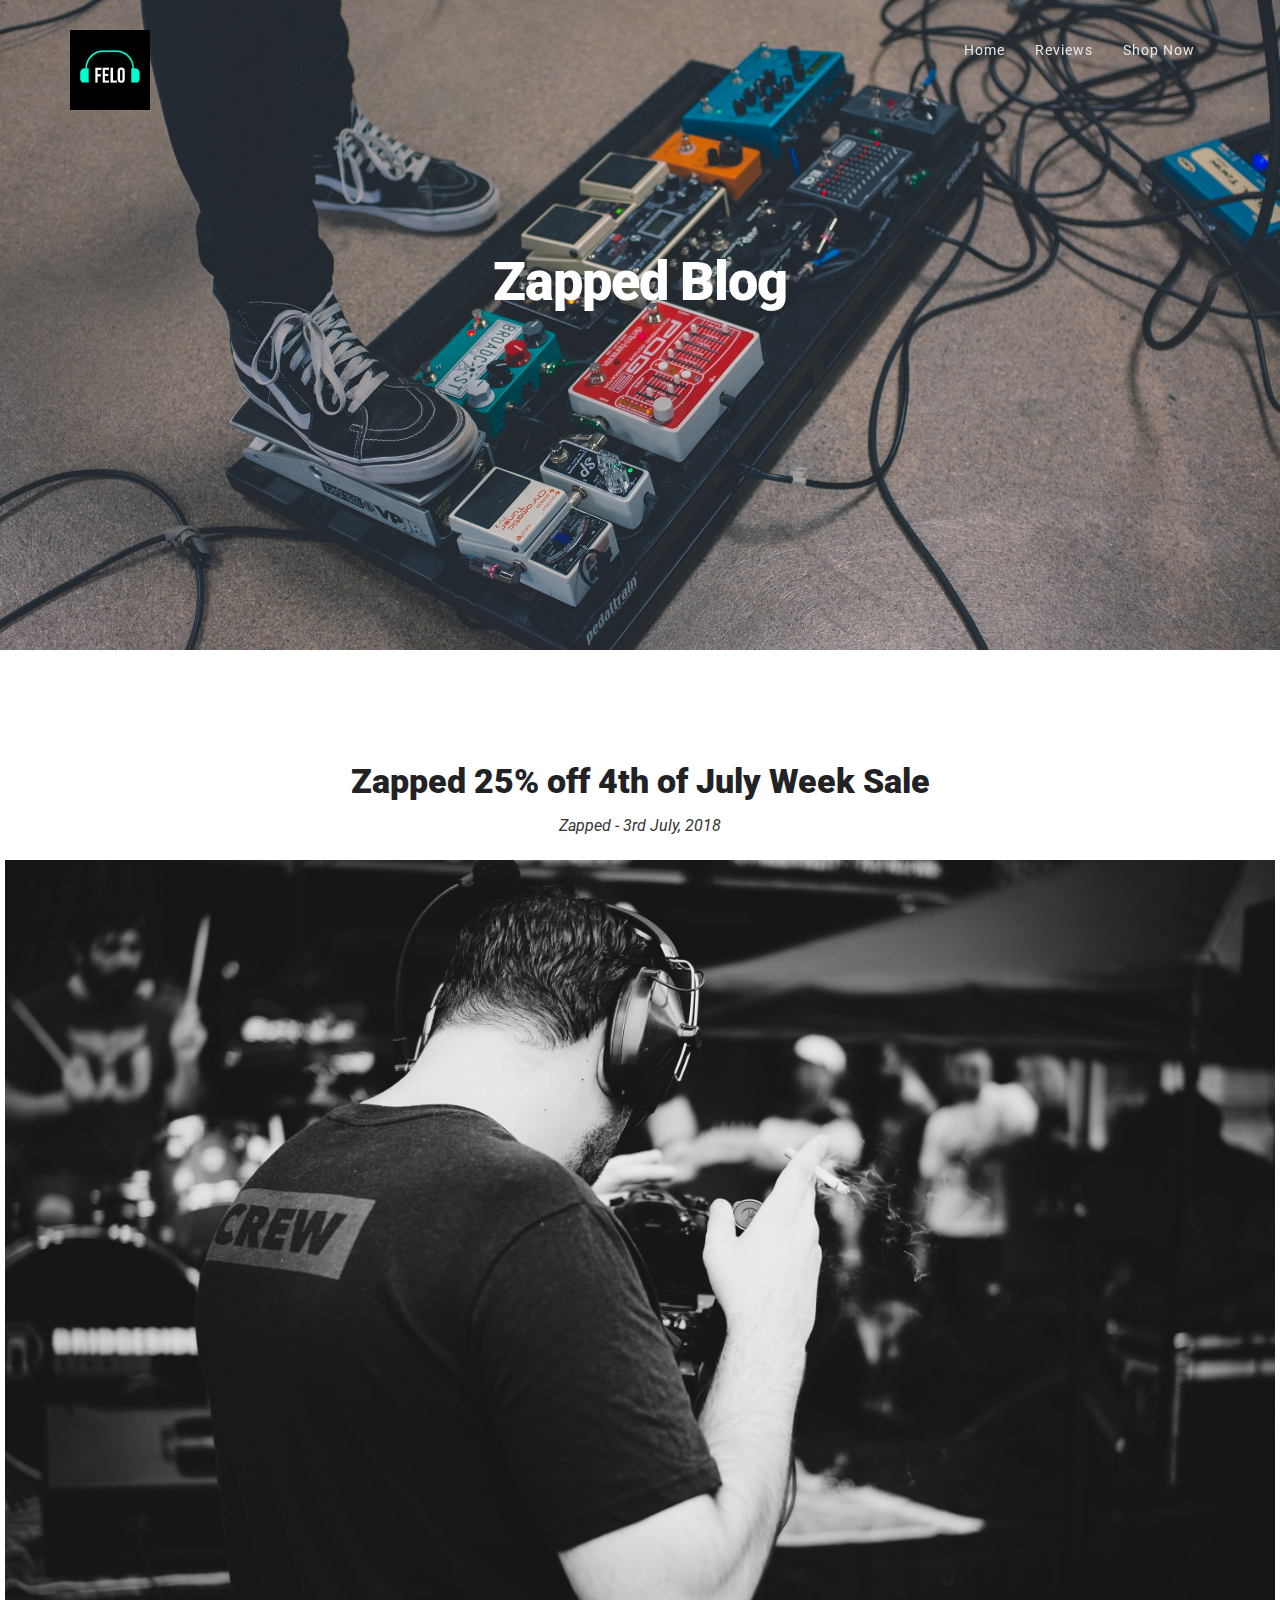
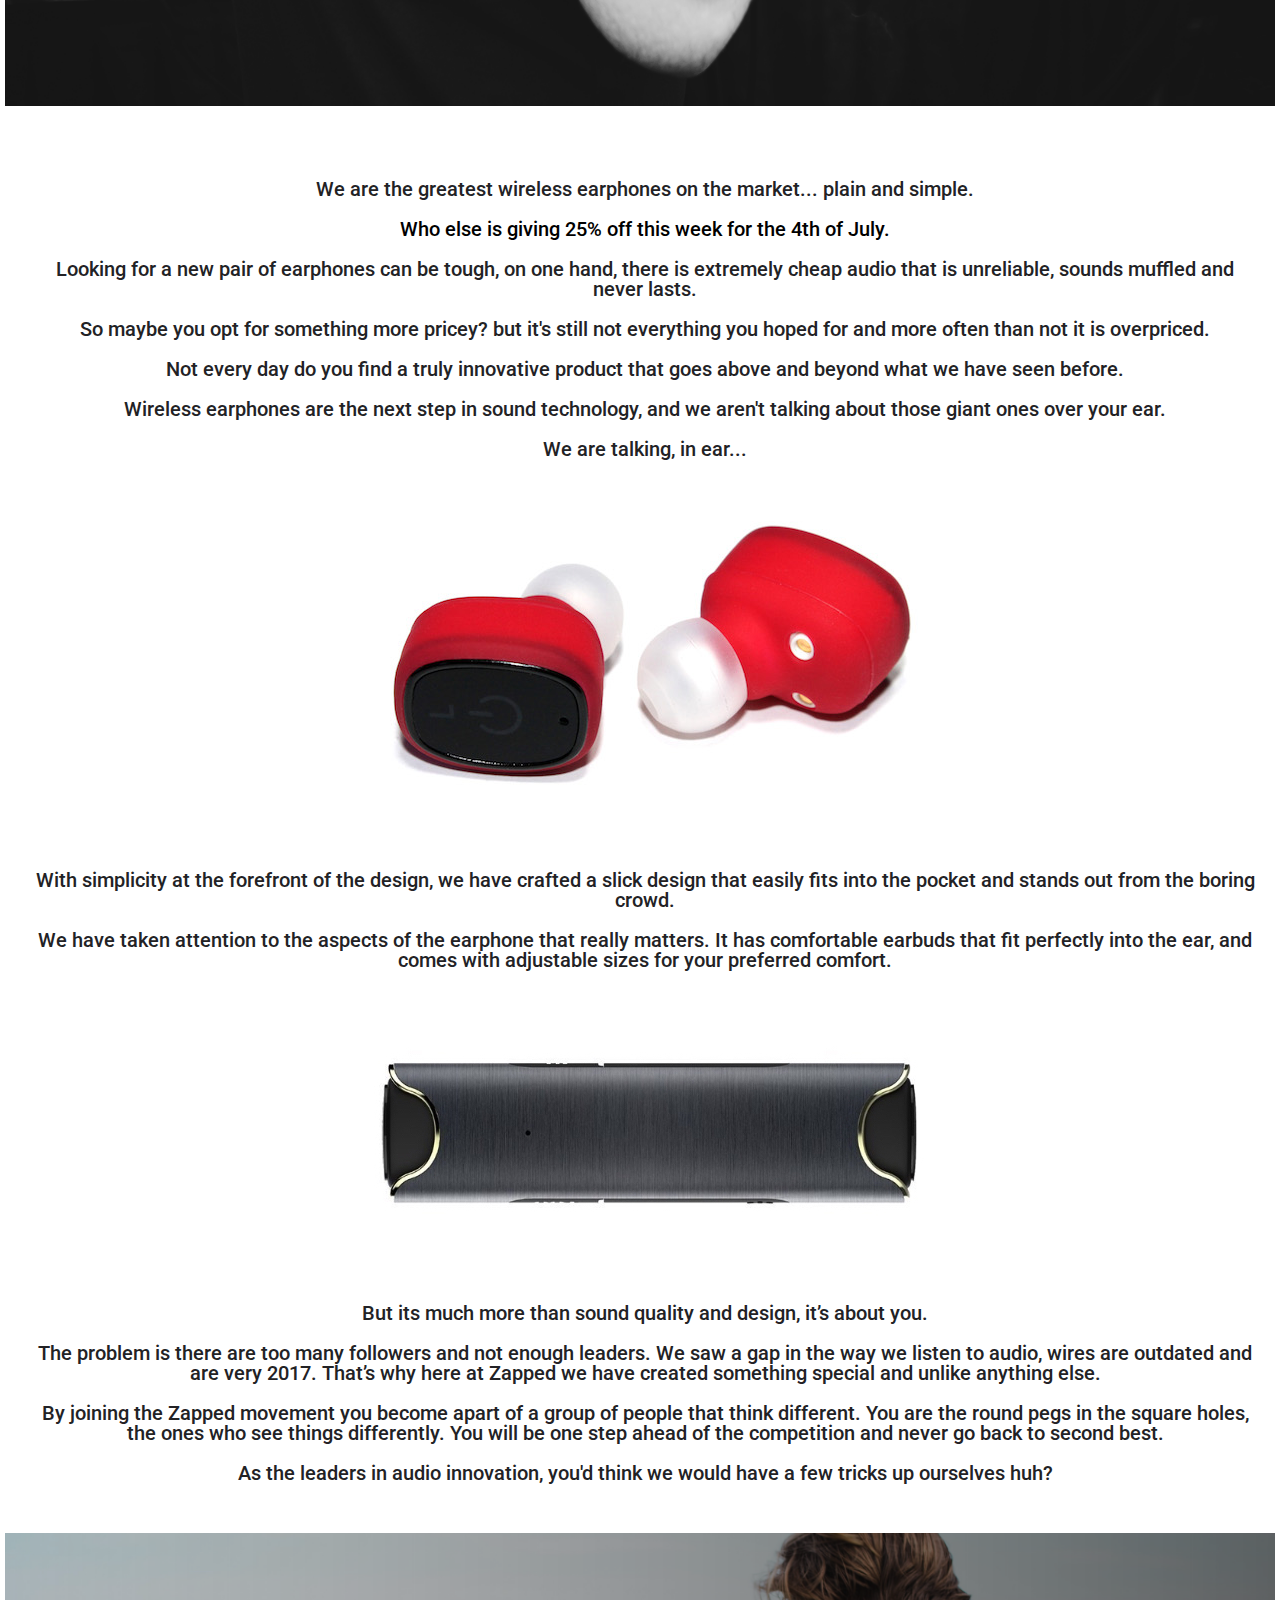
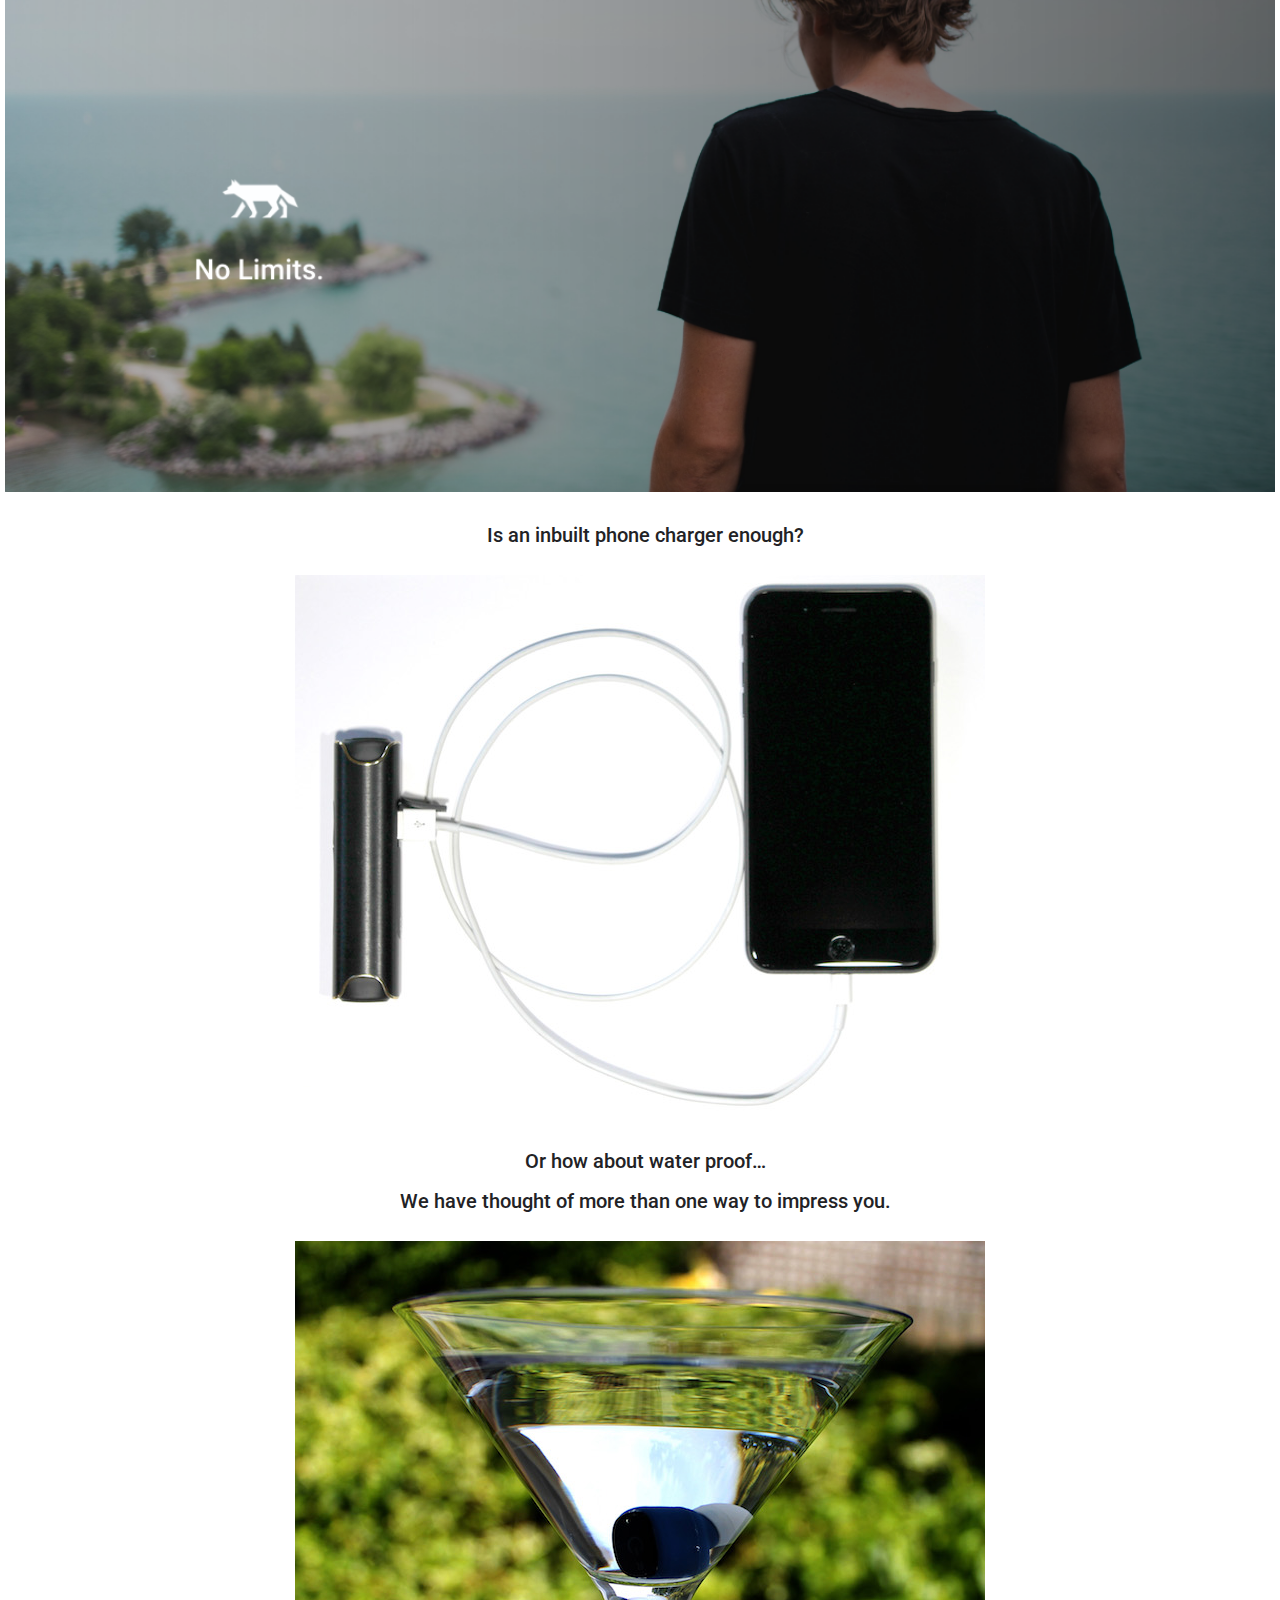
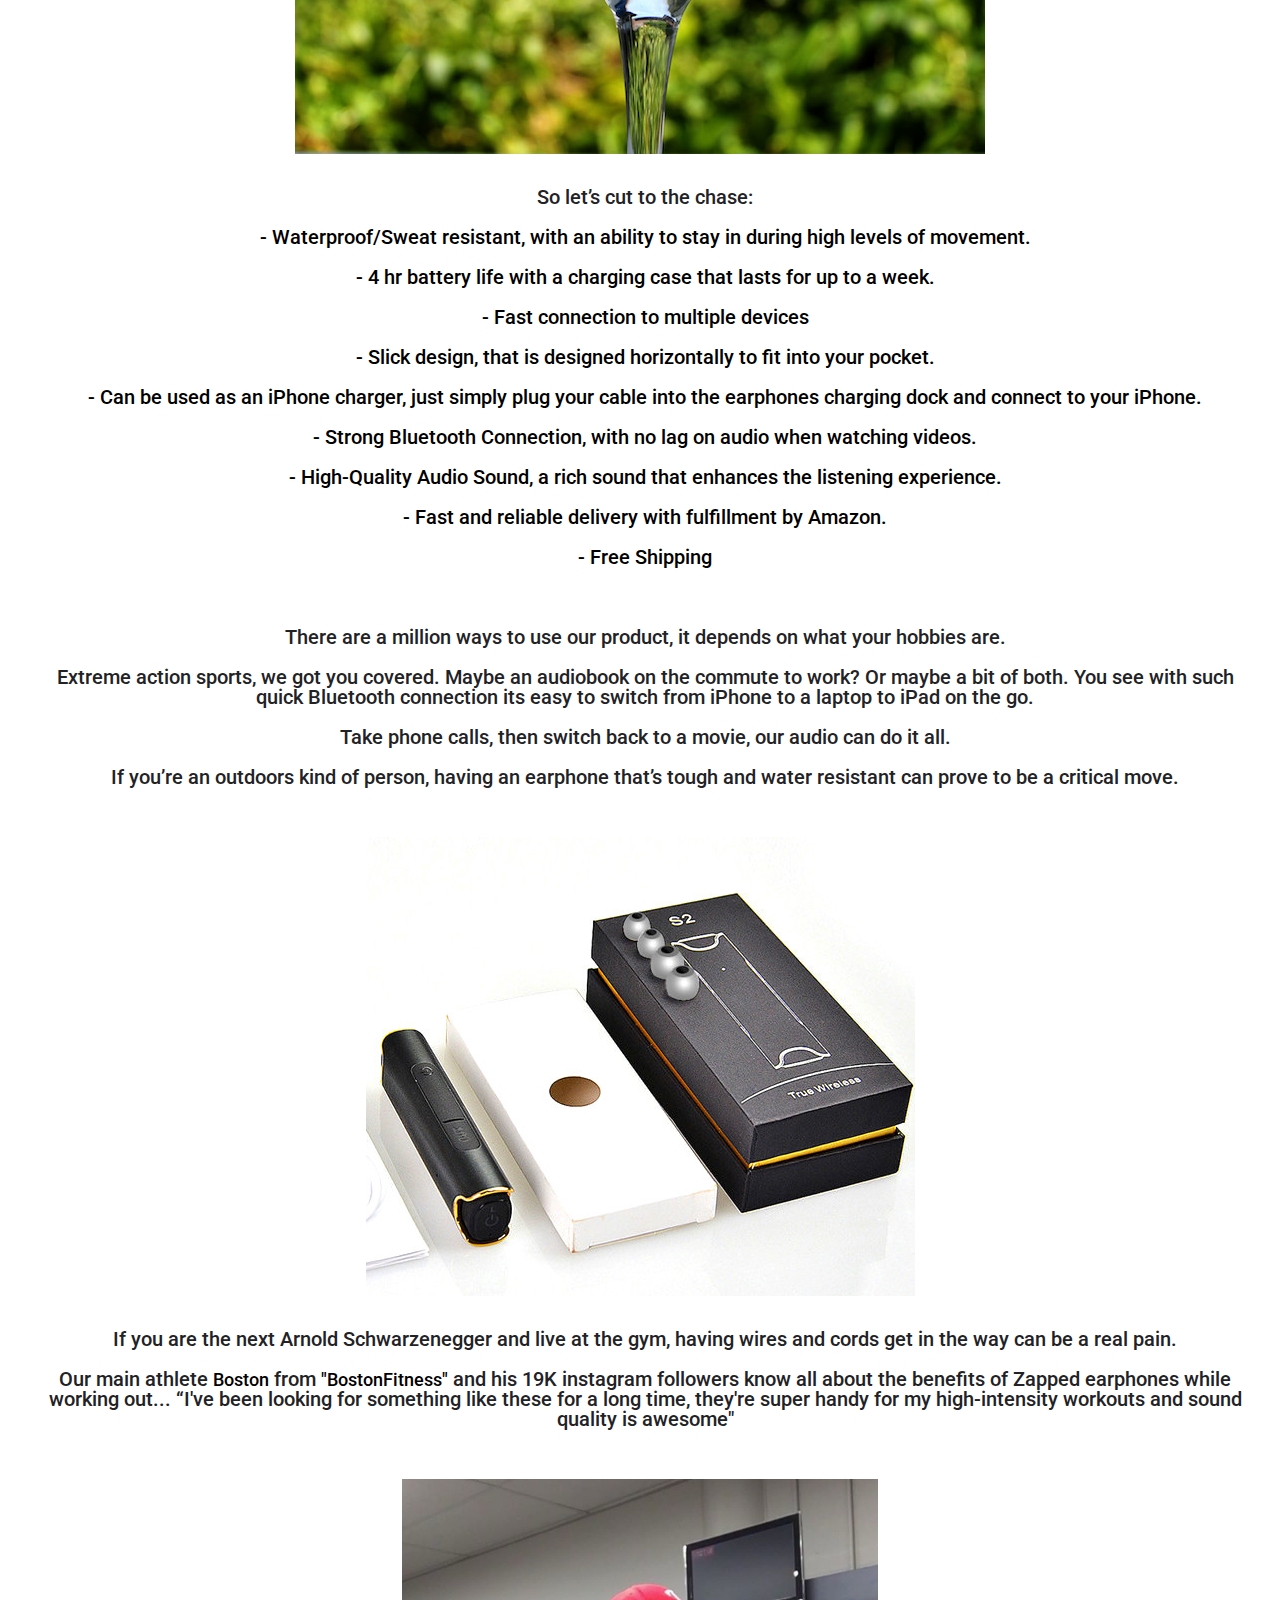
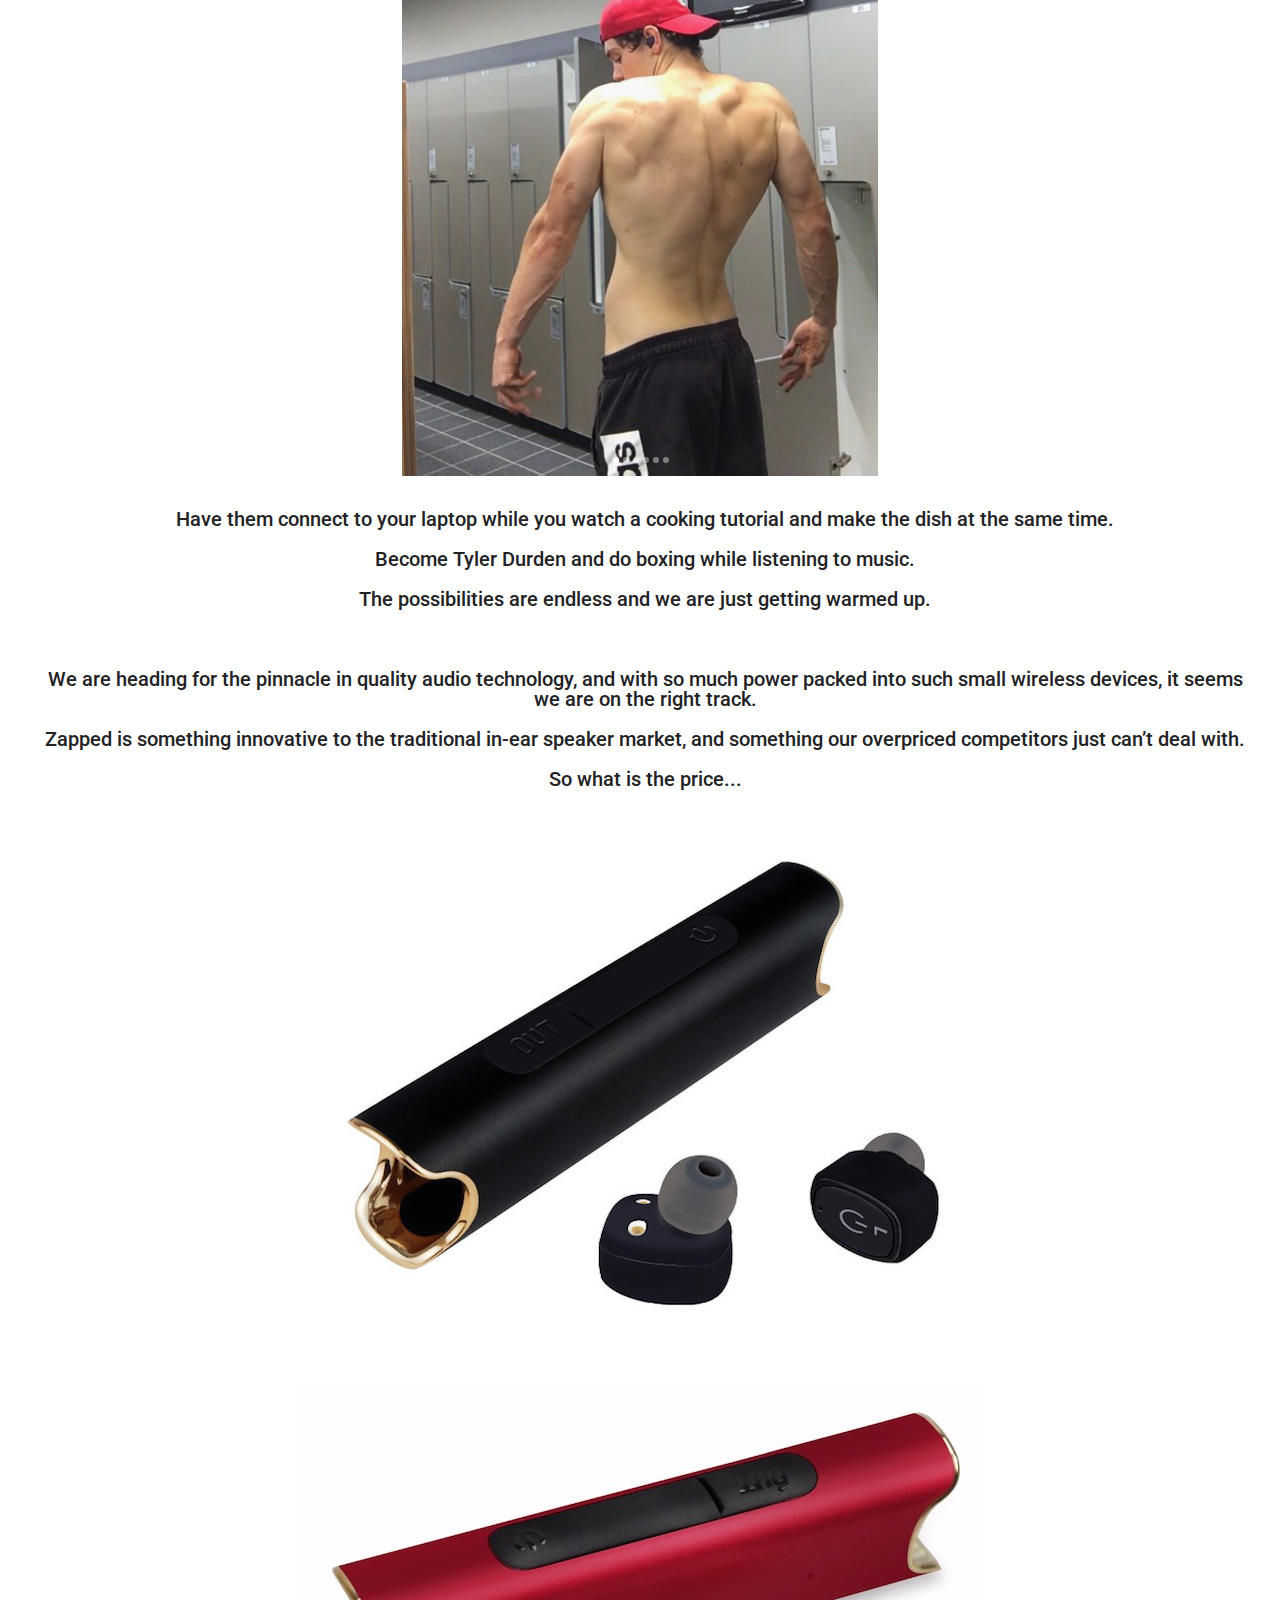
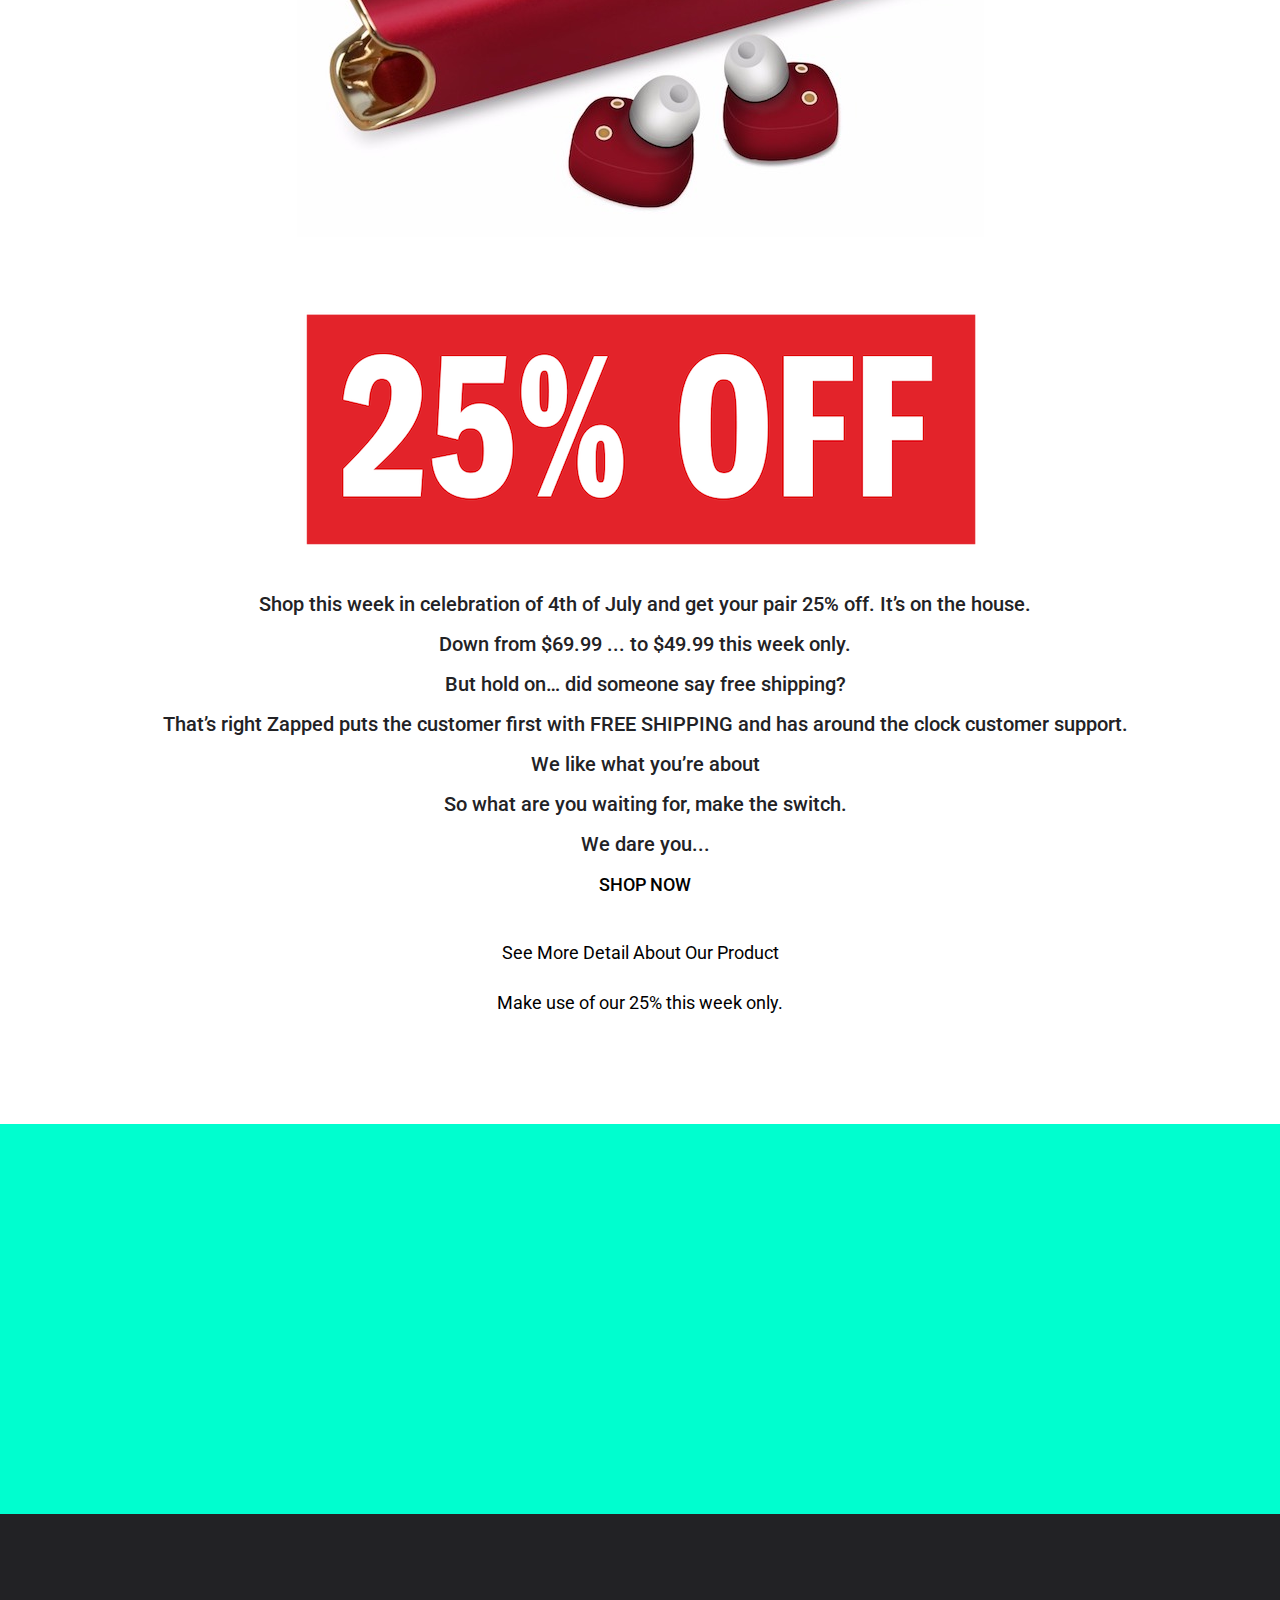
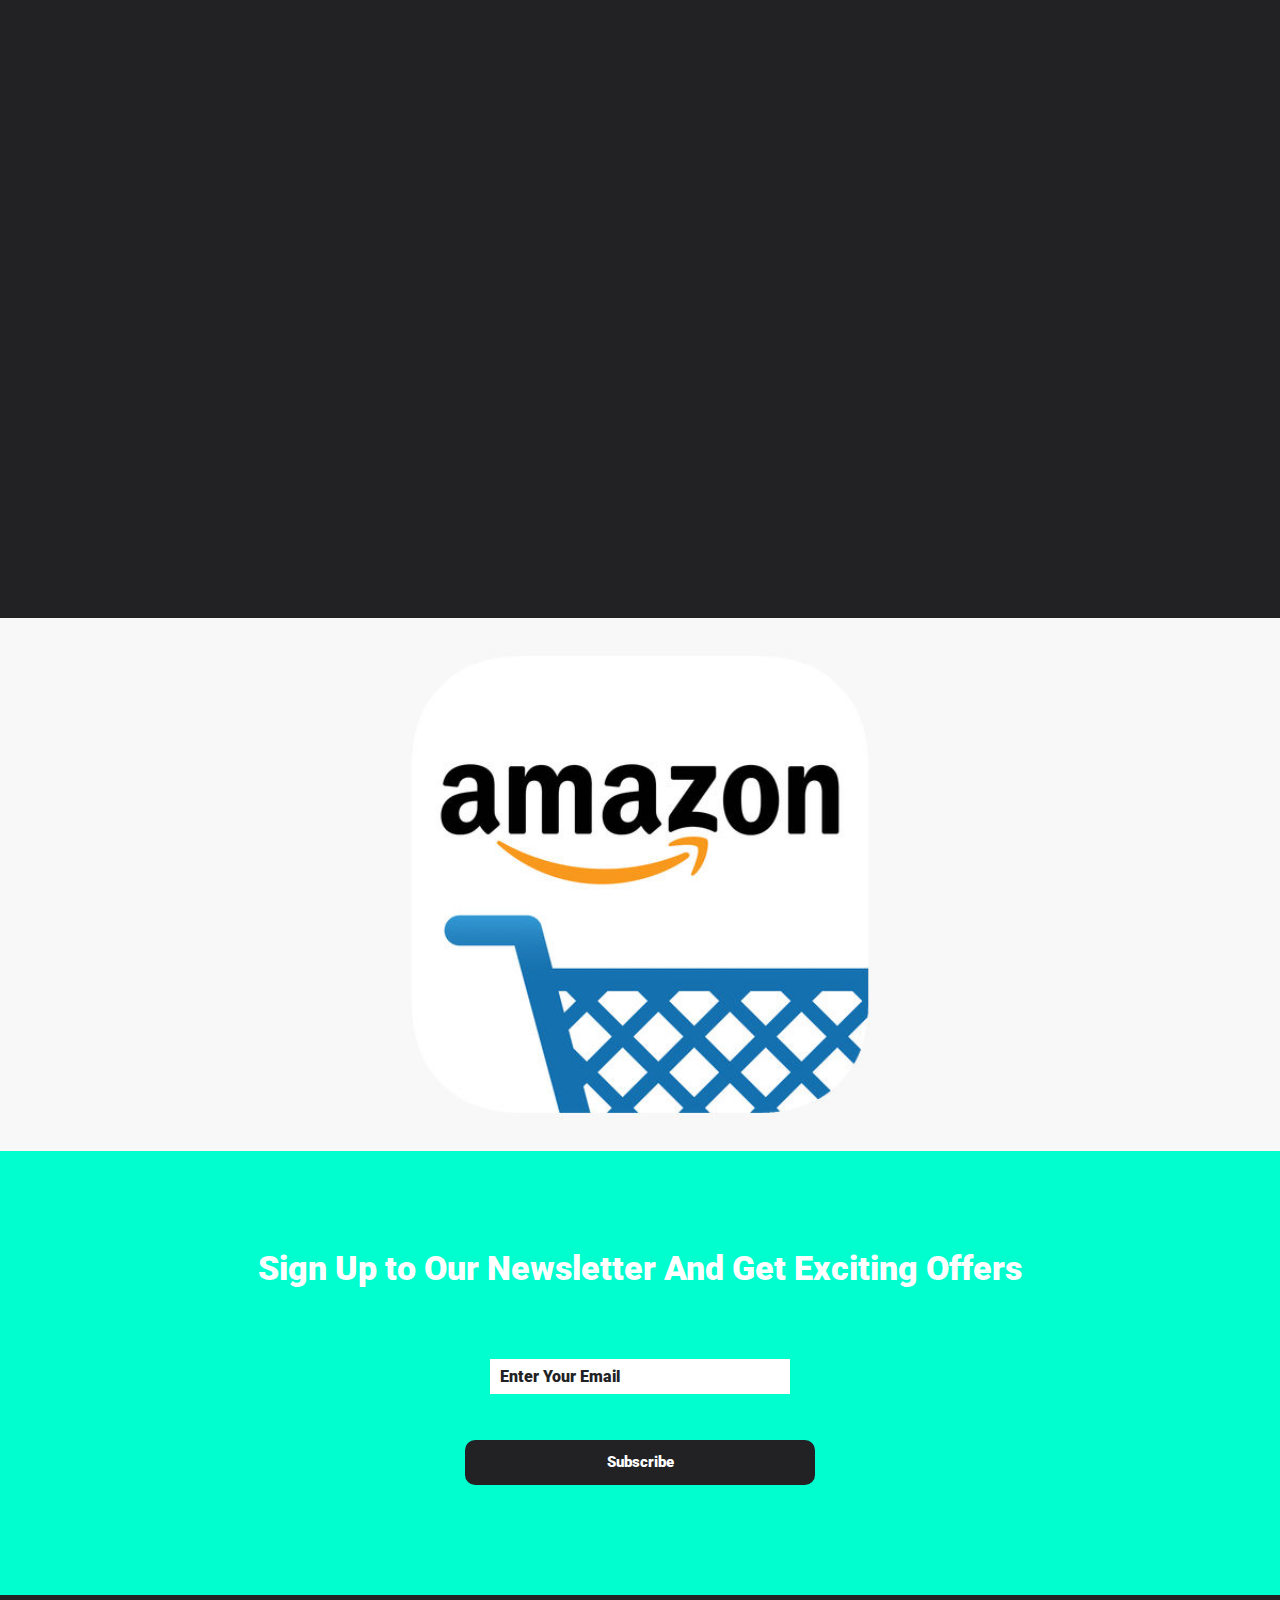
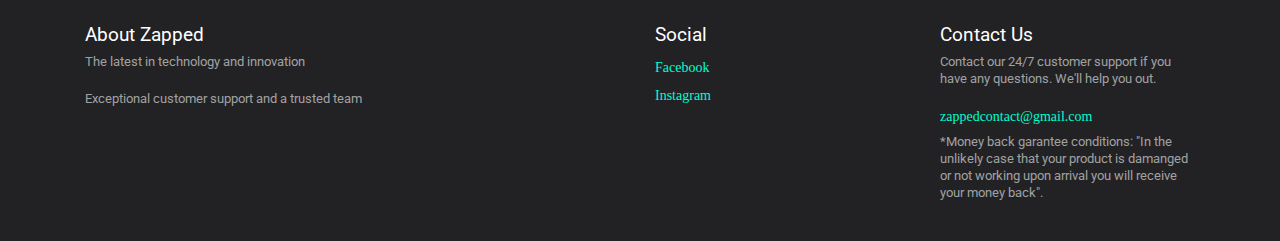
==== blog.html @ 20d4dc8b "first commit" ====
<!DOCTYPE html>
<html lang="en">
<head>

<!-- Global site tag (gtag.js) - Google Analytics -->
<script async src="https://www.googletagmanager.com/gtag/js?id=UA-121676784-1"></script>
<script>
  window.dataLayer = window.dataLayer || [];
  function gtag(){dataLayer.push(arguments);}
  gtag('js', new Date());

  gtag('config', 'UA-121676784-1');
</script>

<!-- Google Tag Manager -->
<script>(function(w,d,s,l,i){w[l]=w[l]||[];w[l].push({'gtm.start':
new Date().getTime(),event:'gtm.js'});var f=d.getElementsByTagName(s)[0],
j=d.createElement(s),dl=l!='dataLayer'?'&l='+l:'';j.async=true;j.src=
'https://www.googletagmanager.com/gtm.js?id='+i+dl;f.parentNode.insertBefore(j,f);
})(window,document,'script','dataLayer','GTM-WXJ36N2');</script>
<!-- End Google Tag Manager -->

<meta charset="utf-8">
<title>Zapped - Wireless Earphones</title>

<link rel="icon" href="images/apple-icon-57x57.png" type="image/png" sizes="16x16">
<meta name="viewport" content="width=device-width, initial-scale=1">
<meta name="description" content="Zapped Wireless Earphones Waterproof. iLand Multipurpose Landing Page Template">
<meta name="keywords" content="iLand HTML Template, iLand Landing Page, Landing Page Template">
<link href="css/bootstrap.min.css" rel="stylesheet" type="text/css" media="all" />
<link href="https://fonts.googleapis.com/css?family=Roboto:300,400,500,700,900" rel="stylesheet">
<link href="https://fonts.googleapis.com/css?family=Roboto" rel="stylesheet">
<link rel="stylesheet" href="css/animate.css">
<!-- Resource style -->
<link rel="stylesheet" href="css/owl.carousel.css">

<link rel="stylesheet" href="css/owl.theme.css">
<link rel="stylesheet" href="css/ionicons.min.css">
<!-- Resource style -->
<link href="css/style.css" rel="stylesheet" type="text/css" media="all" />



</head>



<body>

  <!-- Google Tag Manager (noscript) -->
<noscript><iframe src="https://www.googletagmanager.com/ns.html?id=GTM-WXJ36N2"
height="0" width="0" style="display:none;visibility:hidden"></iframe></noscript>
<!-- End Google Tag Manager (noscript) -->

<div class="wrapper">
  <div class="container">
    <nav class="navbar navbar-default navbar-fixed-top">
      <div class="container"> 
        <!-- Brand and toggle get grouped for better mobile display -->
        <div class="navbar-header page-scroll">
          <button type="button" class="navbar-toggle" data-toggle="collapse" data-target="#bs-example-navbar-collapse-1" aria-expanded="false"> <span class="sr-only">Toggle navigation</span> <span class="icon-bar"></span> <span class="icon-bar"></span> <span class="icon-bar"></span> </button>
          <a class="navbar-brand page-scroll" href="index.html"><img src="images/felo.jpg" width="80" height="80" alt="iLand" /></a> </div>
        <!-- Collect the nav links, forms, and other content for toggling -->
        <div class="collapse navbar-collapse navbar-right" id="bs-example-navbar-collapse-1">
          <ul class="nav navbar-nav">
            <li><a class="page-scroll" href="index.html">Home</a></li>
            <li><a class="page-scroll" href="#review">Reviews</a></li>
            <li><a class="page-scroll" href="#main1">Shop Now</a></li>
            
          </ul>
        </div>
      </div>
    </nav>
    <!-- /.navbar-collapse --> 
  </div>
  <!-- /.container-fluid -->
  
  <div class="main app form1" id="main"><!-- Main Section-->
    
            <div class="hero-section1">
      <div class="container nopadding">
        <div class="col-md-12">
          <div class="hero-content text-center">
            <h1 class="wow fadeInUp" data-wow-delay="0.1s">Zapped Blog</h1>
        <p class="wow fadeInUp" data-wow-delay="0.2s" style="font-weight: bold;"> </p>
          </div>

        </div>

      </div>

    </div>



<div class="everythingBlog">


<div class="row">
  <div class="leftcolumn">
    <div class="card">
      <br><br><br><br>
      <h2> Zapped 25% off 4th of July Week Sale</h2>
      <h5>Zapped - 3rd July, 2018</h5><br>
      <img class="imageforZappedBlog" src="images/pranay-pareek-426645-unsplash.jpg" alt="">

      <p class="article1"> <br><br>We are the greatest wireless earphones on the market... plain and simple. 
        <br><br><span>Who else is giving 25% off this week for the 4th of July.</span> <br><br>


      Looking for a new pair of earphones can be tough, on one hand, there is extremely cheap audio that is unreliable, sounds muffled and never lasts. <br><br>

      So maybe you opt for something more pricey? but it's still not everything you hoped for and more often than not it is overpriced. <br><br>

      Not every day do you find a truly innovative product that goes above and beyond what we have seen before.<br> <br>

      Wireless earphones are the next step in sound technology, and we aren't talking about those giant ones over your ear. <br><br>

      We are talking, in ear...</p>

      <img class="imageforZappedBlog01" src="images/earphonesblog/red1.jpg" alt="">
      
      <p class="article1">
      

      With simplicity at the forefront of the design, we have crafted a slick design that easily fits into the pocket and stands out from the boring crowd. <br><br>

      We have taken attention to the aspects of the earphone that really matters. It has comfortable earbuds that fit perfectly into the ear, and comes with adjustable sizes for your preferred comfort. 

      <br><br>

    </p>



      <img class="imageforZappedBlog02" src="images/earphonesblog/black44.jpg" alt="">
   <p class="article1"><br>
      But its much more than sound quality and design, it’s about you. <br><br>

      The problem is there are too many followers and not enough leaders. We saw a gap in the way we listen to audio, wires are outdated and are very 2017. That’s why here at Zapped we have created something special and unlike anything else. <br><br>

      By joining the Zapped movement you become apart of a group of people that think different. You are the round pegs in the square holes, the ones who see things differently. You will be one step ahead of the competition and never go back to second best.  <br><br>

      As the leaders in audio innovation, you'd think we would have a few tricks up ourselves huh?<br><br>
      </p>
       <img class="imageforZappedBlog03" src="images/nolimits.png" alt="">
      <p class="article1">
      Is an inbuilt phone charger enough?
</p>
<img class="imageforZappedBlog04" src="images/earphonesblog/black5.jpg" alt="">
 <p class="article1">
      Or how about water proof… <br><br>

      We have thought of more than one way to impress you.
        </p>
      <img class="imageforZappedBlog05" src="images/earphonesblog/13.jpg" alt="">

        <p class="article1">
      So let’s cut to the chase:<br><br><span>
      - Waterproof/Sweat resistant, with an ability to stay in during high levels of movement.<br><br>

      - 4 hr battery life with a charging case that lasts for up to a week. <br><br>

      - Fast connection to multiple devices<br><br>

      - Slick design, that is designed horizontally to fit into your pocket.<br><br>

      - Can be used as an iPhone charger, just simply plug your cable into the earphones charging dock and connect to your iPhone. <br><br>

      - Strong Bluetooth Connection, with no lag on audio when watching videos. <br><br>

      - High-Quality Audio Sound, a rich sound that enhances the listening experience. <br><br>

      - Fast and reliable delivery with fulfillment by Amazon. <br><br>

      - Free Shipping <br><br></span>

   <br><br>

      There are a million ways to use our product, it depends on what your hobbies are. <br><br>

      Extreme action sports, we got you covered. Maybe an audiobook on the commute to work? Or maybe a bit of both. You see with such quick Bluetooth connection its easy to switch from iPhone to a laptop to iPad on the go. <br><br>
      Take phone calls, then switch back to a movie, our audio can do it all. <br><br>

      If you’re an outdoors kind of person, having an earphone that’s tough and water resistant can prove to be a critical move. <br><br>
        </p>
        <img class="imageforZappedBlog07" src="images/earphonesblog/easypackaging.jpg" alt="">
      <p class="article1">

      If you are the next Arnold Schwarzenegger and live at the gym, having wires and cords get in the way can be a real pain.<br><br>

      Our main athlete <a class="newlinkBlog" href="https://www.instagram.com/bostonfitness_/" target="_blank">Boston</a> from <a class="newlinkBlog" href="https://www.instagram.com/bostonfitness_/" target="_blank">"BostonFitness"</a> and his 19K instagram followers know all about the benefits of Zapped earphones while working out...

      “I've been looking for something like these for a long time, they're super handy for my high-intensity workouts and sound quality is awesome"<br><br>

        </p>
        <img class="imageforZappedBlog08_5" src="images/earphonesblog/bostonfitness4.png" alt="">
      <p class="article1">

      Have them connect to your laptop while you watch a cooking tutorial and make the dish at the same time. <br><br> 

      Become Tyler Durden and do boxing while listening to music. <br><br>

      The possibilities are endless and we are just getting warmed up.<br>

      </p>
        
      <p class="article1">
     

      We are heading for the pinnacle in quality audio technology, and with so much power packed into such small wireless devices, it seems we are on the right track. <br><br>Zapped is something innovative to the traditional in-ear speaker market, and something our overpriced competitors just can’t deal with. <br><br>
      So what is the price... <br><br>

</p>
        <img class="imageforZappedBlog09" src="images/earphonesblog/S2-TWS-wireless-headphone-blue-tooth-lightweighted.jpg" alt="">
        <img class="imageforZappedBlog10" src="images/earphonesblog/S2-TWS-Bluetooth-Headphone-True-Wireless-Magnetic.jpg" alt="">
      <p class="article1">

        </p>
        <img class="imageforZappedBlog11" src="images/earphonesblog/LL-optimisation-offer-graphic.png" alt="">
      <p class="article1">

      Shop this week in celebration of 4th of July and get your pair 25% off. It’s on the house. <br><br>

      Down from $69.99 ... to $49.99 this week only. <br><br>

      But hold on… did someone say free shipping? <br><br>

      That’s right Zapped puts the customer first with FREE SHIPPING and has around the clock customer support. 

      <br><br>We like what you’re about 

      <br><br>

      So what are you waiting for, make the switch. <br><br>We dare you... 
      <br><br>
      <a class="newlinkBlog" href="https://www.amazon.com/Wireless-Earphones-Resistant-Cancelling-Technology/dp/B077WVKRC1/ref=sr_1_1?ie=UTF8&qid=1529318691&sr=8-1&keywords=zapped+wireless" target="_blank">SHOP NOW</a>
</a>
<br><br>
<div class="endlinksBlog1">

<a class="newlinkBlog1" href="index.html">See More Detail About Our Product</a><br><br>

<br>
<a class="newlinkBlog" href="https://www.amazon.com/Wireless-Earphones-Resistant-Cancelling-Technology/dp/B077WVKRC1/ref=sr_1_1?ie=UTF8&qid=1529318691&sr=8-1&keywords=zapped+wireless" target="_blank">Make use of our 25% this week only.</a><br><br><br>
</div>

      </p>


<!-- END OF NEW SECTION -->



    </div>
    
  </div>
  



</div>


    





     <!-- Client Section -->
    <div class="review-section" id="review">
      <div class="container">
        <div class="col-md-10 col-md-offset-1">
          <div class="reviews owl-carousel owl-theme">
            <div class="review-single">
              <div class="review-text wow fadeInUp" data-wow-delay="0.2s">
                <p>"I've been looking for something like these for a long time, they're super handy for my high intensity workouts and sound quality is awesome"</p>
                <h3>Boston Fitness</h3>
                <h3>health and fitness</h3>
              </div>
            </div>
            <div class="review-single">
              <div class="review-text">
                <p>"They looks great, sound great and were delivered on time. For $49.99 I couldn't go wrong and the free shipping was a nice bonus"</p>
                <h3>James Richardson</h3>
                <h3>Creative Media</h3>
              </div>
            </div>
          </div>
        </div>
      </div>
    </div>
    
  <!--   new amazon store -->

   <div class="main app form" id="main1"><!-- Main Section-->
    <div class="amazonStore1">
    <div class="hero-section">
      <div class="container nopadding">
        <div class="col-md-12">
          <div class="hero-content text-center">
            <h1 class="wow fadeInUp" data-wow-delay="0.1s" style="color: white;">Head To Our Amazon Store</h1>

            
            <a href="https://www.amazon.com/Wireless-Earphones-Resistant-Cancelling-Technology/dp/B077WVKRC1/ref=sr_1_1?ie=UTF8&qid=1529318691&sr=8-1&keywords=zapped+wireless" target="_blank" class="btn btn-action wow fadeInUp" style="visibility: visible; animation-name: fadeInUp;">Shop Now</a> 
            

          </div>

        </div>

      </div>
    </div>

    </div>





<div class="urlToAmazon">
  <a href="https://www.amazon.com/Wireless-Earphones-Resistant-Cancelling-Technology/dp/B077WVKRC1/ref=sr_1_1?ie=UTF8&qid=1529318691&sr=8-1&keywords=zapped+wireless" target="_blank">
<div class="main app form" id="main"><!-- Main Section-->
    <div class="amazonStore">
    <div class="hero-section">

      <div class="container nopadding">

        <div class="col-md-12">
          <div class="hero-content text-center">
            <h1 class="wow fadeInUp" data-wow-delay="0.1s"></h1>
 
          
            

          </div>

        </div>

      </div>
    </div>

    </div>
    </a> 
  </div>

   

    
    <!-- Subscribe Form -->
   <!--  <div class="cta-sub no-color">
      <div class="container">
        <div class="cta-inner"> -->

          <!-- Begin MailChimp Signup Form -->
<!-- <link href="//cdn-images.mailchimp.com/embedcode/horizontal-slim-10_7.css" rel="stylesheet" type="text/css">

<div id="mailchimp">
<form action="https://zappedshop.us18.list-manage.com/subscribe/post?u=eec440cf7a5fde85feb610949&amp;id=49762dd421" method="post" id="mc-embedded-subscribe-form" name="mc-embedded-subscribe-form" class="validate" target="_blank" novalidate>
    
  
  <input type="email" value="" SIZE="30" name="EMAIL" class="email" id="mce-EMAIL" placeholder="Joing the movement" required onfocus="if(this.value==this.defaultValue)this.value='';" onblur="if(this.value=='')this.value=this.defaultValue;"
> -->
    <!-- real people should not fill this in and expect good things - do not remove this or risk form bot signups-->
    <!-- <div style="position: absolute; left: -5000px;" aria-hidden="true"><input type="text" name="b_eec440cf7a5fde85feb610949_49762dd421" tabindex="-1" value=""></div>
    <div class="clear"><input type="submit" value="Subscribe" name="subscribe" id="mc-embedded-subscribe" class="button"></div>
    
</form>
</div> -->



<!--End mc_embed_signup-->


          <!-- <h1 class="wow fadeInUp" data-wow-delay="0s">Sign Up to Our Newsletter and get exciting offers</h1>
          <p class="wow fadeInUp" data-wow-delay="0.2s"> Enter your email address<br class="hidden-xs"> </p>
          <div class="form wow fadeInUp" data-wow-delay="0.3s">
            <form class="subscribe-form center-form wow zoomIn" action="php/subscribe.php" method="post" name="subscribeform" id="subscribeform">
              <input class="mail" type="email" name="email" placeholder="Join the wait list" autocomplete="off" id="subemail">
              <input class="submit-button" type="submit" value="Subscribe" name="send" id="subsubmit">
            </form> -->
            <!-- subscribe message -->
           <!--  <div id="mesaj"></div> -->
            <!-- subscribe message --> 
        

    <!-- Begin MailChimp Signup Form -->

<div id="mailchimp">
    <form action="https://zappedshop.us18.list-manage.com/subscribe/post?u=eec440cf7a5fde85feb610949&amp;id=49762dd421" method="post" id="mc-embedded-subscribe-form" name="mc-embedded-subscribe-form" class="validate" target="_blank" novalidate>
        <h3> Sign Up to Our Newsletter And Get Exciting Offers </h3><br><br>
        
        <input type="email" SIZE="30" value="Enter Your Email" name="MERGE0" class="required email" id="mce-EMAIL" onfocus="if(this.value==this.defaultValue)this.value='';" onblur="if(this.value=='')this.value=this.defaultValue;">

        <form action="https://zappedshop.us18.list-manage.com/subscribe/post" method="POST">
    <input type="hidden" name="u" value="eec440cf7a5fde85feb610949">
    <input type="hidden" name="id" value="49762dd421">

      <div id="mce-responses">
          <div class="response" id="mce-error-response" style="display:none"></div>
          <div class="response" id="mce-success-response" style="display:none"></div>
      </div>    <!-- real people should not fill this in and expect good things - do not remove this or risk form bot signups--><br>
   
      <div class="clear">
        <input type="submit" value="Subscribe" name="subscribe" id="mc-embedded-subscribe" class="button">
      </div>
    
  </form>
</div>

<!--   </div>
        </div>
      </div>
 -->


<!--End mc_embed_signup-->
    
    <!-- Footer Section -->
    <div class="footer" id="contact">
      <div class="container">
        <div class="col-md-6 contact">
          <h1>About Zapped</h1>
          <p>The latest in technology and innovation</p>
          <p>Exceptional customer support and a trusted team</p>
        </div>
        <div class="col-md-3 contact footer-menu">
          <h1>Social</h1>
          <ul>
            <li><a href="https://www.facebook.com/Zapped-442867536056980/" target="_blank">Facebook</a></li>
            <li><a href="https://www.instagram.com/zappedshop/" target="_blank">Instagram</a></li>
          </ul>
        </div>
        <div class="col-md-3 contact">
          <h1>Contact Us</h1>
          <p> Contact our 24/7 customer support if you have any questions. We'll help you out. </p>

          <a href="mailto:zappedcontact@gmail.com">zappedcontact@gmail.com</a> 
           <p> *Money back garantee conditions: "In the unlikely case that your product is damanged or not working upon arrival you will receive your money back". </p>
        </div>
          <br>
           <br>
            <br>

      </div>
    </div>
  </div>
  
  <!-- Scroll To Top --> 
  
  <a id="back-top" class="back-to-top page-scroll" href="#main"> <i class="ion-ios-arrow-thin-up"></i> </a> 
  
  <!-- Scroll To Top Ends--> 
  
</div>
<!-- Main Section -->
</div>
<!-- Wrapper--> 

<!-- Jquery and Js Plugins --> 
<script type="text/javascript" src="js/jquery-2.1.1.js"></script> 
<script type="text/javascript" src="js/bootstrap.min.js"></script> 
<script type="text/javascript" src="js/plugins.js"></script> 
<script type="text/javascript" src="js/menu.js"></script> 
<script type="text/javascript" src="js/custom.js"></script> 
<script src="js/jquery.subscribe.js"></script>
</body>
</html>
---- css/style.css ----
/*

Theme Name: Fitness
Author: designstub
Author URI: http://www.designstub.com
*/



/*--------------
 * Table of Contents
--------------*/

/*-----------------
1. Reset.css
2. Helper Classes
3. Home page banner
4. Pitch Section
5. Features Section
6. Review
7. Pricing
8. Subscribe form
9. Media Queries
------------------*/


/*----- 1. Reset.css -----*/


html, body, div, span, applet, object, iframe,
h1, h2, h3, h4, h5, h6, p, blockquote, pre,
a, abbr, acronym, address, big, cite, code,
del, dfn, em, img, ins, kbd, q, s, samp,
small, strike, strong, sub, sup, tt, var,
b, u, i, center,
dl, dt, dd, ol, ul, li,
fieldset, form, label, legend,
table, caption, tbody, tfoot, thead, tr, th, td,
article, aside, canvas, details, embed,
figure, figcaption, footer, header, hgroup,
menu, nav, output, ruby, section, summary,
time, mark, audio, video {
	margin: 0;
	padding: 0;
	border: 0;
	font-size: 100%;
	font: inherit;
	vertical-align: baseline;
}
/* HTML5 display-role reset for older browsers */
article, aside, details, figcaption, figure,
footer, header, hgroup, menu, nav, section {
	display: block;
}
body {
	line-height: 1;
}
ol, ul {
	list-style: none;
}
blockquote, q {
	quotes: none;
}
blockquote:before, blockquote:after,
q:before, q:after {
	content: '';
	content: none;
}
table {
	border-collapse: collapse;
	border-spacing: 0;
}


/* --- Common Styles ---*/

h1 {
  font-size: 16px;
}

/*----- Helper Classes -----*/

html * {
  -webkit-font-smoothing: antialiased;
  -moz-osx-font-smoothing: grayscale;
}


*, *:after, *:before {
  -webkit-box-sizing: border-box;
  -moz-box-sizing: border-box;
  box-sizing: border-box;
}
/*
::-webkit-scrollbar {
	display: none;
}
*/
h1, h2, h3, h4, h5, h6 {
  font-family: 'Roboto', sans-serif;
}

p {
	font-family: 'Roboto', sans-serif;
}

::-moz-selection {
    color: #FFFFFF;
    background: #00fecf;
}

::selection {
    color: #FFFFFF;
    background: #00fecf;
}

.nopadding {
	padding: 0;
}

.custompadding {
	padding-left: 5px;
	padding-right: 5px;
}

.no-margin {
	margin-right: 0;
	margin-left: 0;
}

.underline {
	display: inline;
	border-bottom: 3px solid #111;
	padding-bottom: 0;
}

.after-line {
	height: 3px;
	width: 100px;
	background: #001CFF;
	margin-top: -10px;
	-webkit-transition: 0.5s;
	-moz-transition: 0.5s;
	transition: 0.5s;
}

.sup-title {
	display: inline-block;
	font-size: 1em;
	padding: 4px;
	text-transform: uppercase;
	font-weight: bold;
	color: #FFFFFF;
	background: #000000;
	margin: 0 0 20px 0;
}

#loading {
   width: 100%;
   height: 100%;
   top: 0px;
   left: 0px;
   position: fixed;
   opacity: 1;
   background-color: #F2F2F2;
   z-index: 9999;
   text-align: center;
}

#loading-image {
	display: inline;
    top: 40%;
    position: relative;
  z-index: 9999;
}

.logo {
  margin: 0 auto;
	padding: 0px 0px;
	z-index: 111;
}

.logo:hover, .logo:focus {
	text-decoration: none;
	color: #FFF;
}



/* ------ Navbar Styling Starts ----- */


.navbar {
	font-size: 14px;
  font-family: 'Roboto', sans-serif;
	font-weight: 400;
	text-transform: capitalize;
	padding-top: 25px;
	letter-spacing: 1px;
	height: 150px;
	-webkit-transition: all 0.6s;
	-moz-transition: all 0.6s;
	-o-transition: all 0.6s;
	transition: all 0.6s;
	-webkit-backface-visibility: hidden;
}

.navbar-default {
  transition: all 0.6s ease;
	border-color: transparent;
  background-color: transparent;
}

.navbar-default .navbar-toggle {
  border-radius: 0px;
  border-color: transparent;
}

.navbar-default .navbar-toggle:hover {
  background-color: transparent;
}

.navbar-default .navbar-toggle:focus {
  background-color: transparent;
}

.navbar-default .navbar-toggle .icon-bar {
  background-color: #111111;
}

.navbar-default .navbar-brand .navbar-toggle .collapsed {
    padding: 4px 6px;
    font-size: 14px;
    color: #111111;
  }

.navbar-default .navbar-brand {
	padding-top: 5px;
	color: #111111;
	-webkit-transition: 200ms;
	-moz-transition: 200ms;
	-o-transition: 200ms;
	transition: 200ms;
}

.navbar-default .navbar-brand:hover {
  transition: 1s;
}

.navbar-default .navbar-nav > li > a {
  color: #e7e7e8;
  -webkit-transition: all 0.5s;
	-moz-transition: all 0.5;
  transition: all 0.5s;
}

.navbar-default .navbar-nav > li > a:hover {
  color: #A1A1A1;
}

.navbar-default .navbar-nav > .active > a {
  background: transparent;
  color: #222222;
  }


.navbar-default .navbar-nav > .active > a:hover {
    background: transparent;
    color: #333333;
}

.navbar-default .navbar-nav > .active > a:focus {
	background: transparent;
  color: #111111;
}

.navbar-default .navbar-collapse {
	border-color: transparent;
  background-color: transparent;

}

.navbar-default .navbar-nav .open .dropdown-toggle {
  color: #111111;
}

.navbar-default .nav-white > li > a {
	color: #FFFFFF;
}

.navbar-default .nav-white > li > a:hover {
	color: #999999;
}

.navbar-default .navbar-brand.nav-white {
	padding-top: 15px;
	color: #FFFFFF;
	font-size: 21px;
	letter-spacing: 1px;
	-webkit-transition: 200ms;
	-moz-transition: 200ms;
	-o-transition: 200ms;
	transition: 200ms;
}

/*---------- Media Queries ---------*/

@media only screen and (max-width: 767px) {

	.navbar {
		padding-top: 5px;
		height: 60px;
	}

  .navbar-default {
    border: 0px;
    background-color: transparent;
  }

	.navbar-default .navbar-collapse {
		text-align: center;
		border-color: transparent;
	  background-color: #00fecf;
	  margin-top: 50px;
	}

  .navbar-default .navbar-collapse {
    border: 0;
    border-color: transparent;
  }

  .navbar-default .navbar-nav > li> a {
    color: #222222;
		margin-top: 10px;
  }

	.navbar-default .navbar-nav > li> a:hover {
		color: #222222;
	}

  .navbar-default .navbar-brand {
    color: #FFFFFF;
		padding: 16px 15px !important;
  }

	.navbar-default .navbar-brand.nav-white {
		color: #FFFFFF;
	}

  .navbar-default .navbar-toggle .icon-bar {
    background-color: #111111;
  }
}

@media only screen and (min-width: 240px) {


.navbar.past-main {
	font-size: 14px;
	padding-top: 5px;
	height: 102px;
	background-color: black;
	-webkit-transition: all 0.6s;
	-moz-transition: all 0.6s;
	-o-transition: all 0.6s;
	transition: all 0.6s;
}

.navbar-default.past-main .navbar-brand {
	color: #111111;
}

.navbar-default.past-main .navbar-toggle .icon-bar {
	background-color: #111111;
}

.navbar-default.past-main .navbar-nav > li > a {
  color: #fff;
  padding: 40px 20px 20px 20px;
  -webkit-transition: color 0.5s;
  transition: color 0.5s;
}

.navbar-default.past-main .navbar-nav > li > a:hover {
  color: #111111;
}

.navbar-default.past-main .navbar-nav > .active > a {
  background: transparent;
  color: #5924EC;
  }


.navbar-default.past-main .navbar-nav > .active > a:hover {
    background: transparent;
    color: #222222;
}

.navbar-default.past-main .navbar-nav > .active > a:focus {
	background: transparent;
  color: #222222;
}

}

.navbar-default .nav-white .navbar-toggle .icon-bar {
	background-color: #FFFFFF;
}

.navbar-default.past-main .nav-white .navbar-toggle .icon-bar {
	background-color: #111111;
}

/* ------------------------------------------------------
-------------- Main Section Styling Starts --------------
--------------------------------------------------------*/


#main {
  height: 100%;
}


/* ----- Hero Section Styling Starts ----- */

.hero-section {
	height: 100%;
	background: #FFFFFF;
	padding: 150px 0 0 0;
}

.hero-content {
	padding: 100px 0 100px 0;
	overflow: hidden;

}

.hero-content h1 {
	font-size: 34px;
	font-weight: 400;
	color: #262626;
	line-height: 1.2;
	letter-spacing: -1px;
	margin: 0 0 20px 0;

}

.hero-content p {
	font-family: 'Roboto', sans-serif;
	font-size: 14px;
	color: #A1A1A1;
	font-weight: 400;
	line-height: 1.5;
	margin: 0 0 25px 0;

}


.btn-action {
 font-family: 'Roboto', sans-serif;
 background-color: #00fecf;
 border: 1px solid #00fecf;
 border-radius: 0;
 color: #FFFFFF;
 font-size: 15px;
 font-weight: 700;
 letter-spacing: 1px;
 line-height: 1;
 padding: 20px 42px;
 text-transform: uppercase;
 outline: none;
 -webkit-transition: 200ms;
 -moz-transition: 200ms;
 -o-transition: 200ms;
 transition: 200ms;

}

.btn-action:hover, .btn-action:focus,
.btn-action:active, .btn-action:active:focus {
 background: transparent;
 outline: none;
 color: #00fecf;
 background: transparent;
 border-color: #00fecf;
}


.product .btn-action {
 background-color: transparent;
 border: 1px solid #82714a;
 color: #82714a;
}

.product .btn-action:hover, .product  .btn-action:focus {
 background: #92714A;
 color: #FFFFFF;
 border-color: #82714A;
}


/* ----------- App Home ---------*/

.software .hero-section {
	padding: 100px 0 0 0;
	background: #F9F9F9;
}

.software .hero-content h1 {
	font-size: 34px;
	font-weight: 600;
	color: #444444;
	margin: 0 0 20px 0;
}


.software .btn-action {
font-family: Arial;
 background-color: #3f51b5;
 border: 1px solid #3f51b5;
 border-radius: 50px;
 color: #FFFFFF;
 font-size: 13px;
 font-weight: 600;
 letter-spacing: 2px;
 line-height: 1;
 padding: 12px 24px;
 text-transform: uppercase;
 outline: none;
 -webkit-transition: 200ms;
 -moz-transition: 200ms;
 -o-transition: 200ms;
 transition: 200ms;
}

.software .btn-action:hover, .software .btn-action:focus,
.software .btn-action:active, .software .btn-action:active:focus {
 background: transparent;
 outline: none;
 color: #3f51b5;
 background: transparent;
 border-color: #3f51b5;
}

.software .hero-section img {
	margin: 0 auto;
}



/*---------------- Form Home Styling ------------------- */

.form .hero-section {
	background: linear-gradient(to right, rgba(0, 0, 0, 0.1), rgba(0, 0, 0, 0.1)), url(../images/john-fornander-724775-unsplash.jpg) no-repeat center center;
	background-size: cover;
	padding: 150px 0 0 0;
}

.form1 .hero-section1 {
	background: linear-gradient(to right, rgba(0, 0, 0, 0.1), rgba(0, 0, 0, 0.1)), url(../images/neonbrand-350122-unsplash.jpg) no-repeat center center;
	background-size: cover;
	padding: 150px 0 0 0;
}




.form .hero-content {
	padding: 50px 0 50px 0;
	overflow: hidden;
}

.form img {
	margin: 0 auto;
}


.form .hero-content h1 {
	font-size: 34px;
	font-weight: 900;
	color: #fff;
	line-height: 1.2;
	letter-spacing: -1px;
	margin: 0px 0 0 0;
}

.form .hero-content p {
	font-family: 'Roboto', sans-serif;
	font-size: 14px;
	color: #fff;
	font-weight: 400;
	line-height: 1.5;
	margin: 0 0 25px 0;
}

.form .sub-form {
	padding: 30px 0 0 0;
	text-align: left;
}


.form .subscribe-form .submit-button {
  font-size: 0.9em;
  height: 40px;
  border: 2px solid;
  border-radius: 0 5px 5px 0;
  margin: 0;
  padding: 0 25px 0 25px;
	border-color: #222225;
  background-color: #222225;
  color: #FFFFFF;
	box-shadow: 0 0 1px transparent;
  outline: none;
	-webkit-transition: 500ms;
	-moz-transition: 500ms;
	transition: 500ms;
}

.form .subscribe-form .submit-button:hover {
  border-color: #000000;
    background-color: #000000;
  -webkit-transition: 500ms;
	-moz-transition: 500ms;
  transition: 500ms;
}

.form .btn-action {
	background: #00fecf;
	border-color: #00fecf;
	color: #FFFFFF;
}

.form .btn-action:hover {
	background: transparent;
	border-color: #00fecf;
	color: #00fecf;
}


/*-----------------------------------------------------
-------------- Image Bg Styling Starts ----------------
------------------------------------------------------*/


.image-bg .hero-section {
	background: linear-gradient(to right, rgba(0, 0, 0, 0.5), rgba(0, 0, 0, 0.2)), url(../images/water-view.jpg) no-repeat center center;
	background-size: cover;
	padding: 150px 0 100px 0;
}

.image-bg .hero-content h1 {
	font-weight: 600;
	color: #FFFFFF;
}

.image-bg .hero-content p {
	color: #FFFFFF;
}











/* ------------ Signup Hero Section ------------ */

.signup .hero-section {
	background: linear-gradient(to right, rgba(0, 0, 0, 0.9), rgba(0, 0, 0, 0.7)), url(../images/app_bg.jpg) no-repeat center center;
	background-size: cover;
	padding: 150px 0 100px 0;
}

.signup .hero-content {
	padding: 50px 0 100px 0;
}

.signup .hero-content h1 {
	font-size: 34px;
	font-weight: 600;
	color: #FFFFFF;
	line-height: 1.2;
	letter-spacing: 0;
}

.signup .hero-content p {
	color: #FFFFFF;
}

.signup-form {
	padding: 25px 25px 30px 25px;
	background: #00fecf;
	-moz-border-radius: 0 0 4px 4px; -webkit-border-radius: 0 0 4px 4px; border-radius: 0 0 4px 4px;
	text-align: left;
}

.signup-form h1 {
	font-weight: 600;
	font-size: 24px;
	color: #FFFFFF;
	letter-spacing: 0;
	line-height: 1.4;
	text-transform: capitalize;
	text-align: center;
	margin: 20px 0 30px 0;
}

.signup-form form textarea {
	height: 100px;
}

.signup-form form .input-error {
	border-color: #19b9e7;
}

.signup-form p {
	font-family: 'Roboto', sans-serif;
	font-size: 12px;
	color: #DDDDDD;
	margin: 25px 0 10px 0;
}

.form-group {
	margin-bottom: 20px;
}


.signup .btn-action.btn-round {
	background: #00fecf;
	border-color: #00fecf;
	color: #FFFFFF;
	font-size: 15px;
	padding: 12px 24px;
	font-weight: 600;
	text-transform: capitalize;
	border: 2px solid #00fecf;
	border-radius: 30px;
}

.signup .btn-action.btn-round:hover, .signup .btn-action.btn-round:focus {
	background: transparent;
	color: #00fecf;
	border-color: #00fecf;
}


.signup .btn-action {
	background: #00fecf;
	border-color: #00fecf;
	color: #FFFFFF;
}

.signup .btn-action:hover {
	background: transparent;
	border-color: #00fecf;
	color: #00fecf;
}



input[type="text"],
textarea,
textarea.form-control {
	height: 45px;
    margin: 0;
    padding: 0 20px;
    vertical-align: middle;
    background: #F8F8F8;
    border: 1px solid #DDDDDD;
    font-family: 'Open Sans', sans-serif;
    font-size: 16px;
    font-weight: 300;
    line-height: 50px;
    color: #888888;
    -moz-border-radius: 0; -webkit-border-radius: 0; border-radius: 0;
    -moz-box-shadow: none; -webkit-box-shadow: none; box-shadow: none;
    -o-transition: all .3s; -moz-transition: all .3s; -webkit-transition: all .3s; -ms-transition: all .3s; transition: all .3s;
}

textarea,
textarea.form-control {
	padding-top: 10px;
	padding-bottom: 10px;
	line-height: 30px;
}

input[type="text"]:focus,
textarea:focus,
textarea.form-control:focus {
	outline: 0;
	background: #FFFFFF;
    border: 1px solid #111;
    -moz-box-shadow: none; -webkit-box-shadow: none; box-shadow: none;
}

input[type="text"]:-moz-placeholder, textarea:-moz-placeholder, textarea.form-control:-moz-placeholder { color: #888; }
input[type="text"]:-ms-input-placeholder, textarea:-ms-input-placeholder, textarea.form-control:-ms-input-placeholder { color: #888; }
input[type="text"]::-webkit-input-placeholder, textarea::-webkit-input-placeholder, textarea.form-control::-webkit-input-placeholder { color: #888; }



.signup-form button.btn {
	height: 45px;
    margin: 0;
    padding: 0 20px;
    vertical-align: middle;
    background: #111111;
    border: 0;
    font-family: 'Open Sans', sans-serif;
    font-size: 16px;
    font-weight: 400;
    line-height: 45px;
    color: #FFFFFF;
		text-transform: uppercase;
    -moz-border-radius: 4px; -webkit-border-radius: 4px; border-radius: 4px;
    text-shadow: none;
    -moz-box-shadow: none; -webkit-box-shadow: none; box-shadow: none;
    -o-transition: all .3s; -moz-transition: all .3s; -webkit-transition: all .3s; -ms-transition: all .3s; transition: all .3s;
}

.signup-form button.btn:hover {
	 opacity: 0.6; color: #FFFFFF;
 }

.signup-form button.btn:active {
	 outline: 0;
	 opacity: 0.6;
	 color: #FFFFFF;
	 -moz-box-shadow: none;
	 -webkit-box-shadow: none;
	 box-shadow: none;
 }

.signup-form button.btn:focus {
	outline: 0;
	opacity: 0.6;
	background: #19b9e7;
	color: #fff;
}

.signup-form button.btn:active:focus, button.btn.active:focus {
	outline: 0;
	opacity: 0.6;
	background: #19b9e7;
	color: #fff;
}

@media only screen and (max-width: 991px) {
	.signup-form {
		max-width: 500px;
		margin: 0 auto;
	}
}


/*-------------------------------------------------------
---------------- Slider Section Styling -----------------
--------------------------------------------------------*/

.slider-pro .sp-slide {
	background: #222222;
}

.slider-pro h2.sp-layer {
	font-size: 44px !important;
	color: #111111;
	font-weight: bold;
	letter-spacing: -1px;
	line-height: 1.3;
	text-align: left;
}

.slider-pro p.sp-layer {
	font-size: 16px;
	color: #A1A1A1;
	line-height: 1.4;
}

.slider-pro a {
	text-decoration: none;
	color: #444444;
	-webkit-transition: 0.5s !important;
	-moz-transition: 0.5s !important;
	transition: 0.5s !important;
}

.slider-pro .link-color {
	text-decoration: none;
	color: #111;
	-webkit-transition: 0.5s !important;
	-moz-transition: 0.5s !important;
	transition: 0.5s !important;
}

.slider-pro a:hover {
	color: #999999;
}



@media only screen and (max-width: 768px) {

	.slider-pro h2.sp-layer {
		font-size: 34px !important;

	}
}


/* -----------------------------------------------------
--------------- App Home Styling starts ----------------
--------------------------------------------------------*/


.app .hero-section {
	padding: 50px 0 0 0;
}

.app .hero-content {
	padding: 100px 0 100px 0;
}

.app img {
	margin: 0 auto;
}


.app-info h1 {
  font-size: 34px;
  font-weight: 600;
  color: #404040;
  margin-top: 30px !important;
}

.app-info h4 {
  font-family: 'Roboto', sans-serif;
  font-size: 16px;
  font-weight: 300;
  color:  #3C4B5D;
	line-height: 1.4;
  margin-top: 20px;
}

.app-info i {
	margin-top: 15px;
	display: inline-block;
}

.app-info span {
  font-family: 'Roboto', sans-serif;
  font-size: 12px;
  font-weight: 400;
  color: #222222;
}

.app-info .ion {
  font-size: 1em;
  color: #ff8000;
}

.download-buttons {
  margin-top: 25px;
  margin-bottom: 25px;
}

.download-buttons img {
	margin-left: 5px;
	margin-right: 5px;
}


.app .btn-action {
	color: #FFFFFF;
	background: #00fecf;
	border-color: #00fecf;
	 border-radius: 30px;
}

.app .btn-action:hover {
	color: #00fecf;
	background: #222225;
	border-color: #222225;
}



/*----------------------------------------------------
-------------- Split Home Coming Soon ----------------
-----------------------------------------------------*/


.cs-main .left-section {
		background-color: #F2F2F2;
		position: absolute;
    left: 0;
		right: 0;
		top: 0;
		bottom: 0;
    width: 50%;
		height: 100%;
		overflow: hidden;
    z-index: 1;
}

.cs-main .right-section {
    position: absolute;
    right: 0;
    top: 0;
    bottom: 0;
		padding: 0 20px 0 20px;
		width: 50%;
		height: 100%;
    background: #FFFFFF;
    z-index: 99;
    overflow: hidden;
    overflow-y: auto;
}

.cs-main .hero-section {
	padding: 120px 0 0 0;
	background: #FFFFFF !important;
}

.cs-main .hero-content {
	padding: 50px 0 0 0;
}

.cs-main .app-info h1 {
	font-weight: 600;
	font-size: 42px;
}

.cs-main .left-section {
	background: linear-gradient(rgba(0, 0, 0, 0), rgba(0, 0, 0, 0)), url(../images/split-bg.jpg) no-repeat center center;
	background-size: cover;
}


@media only screen and (max-width : 801px) {

	 .cs-main .right-section{
			position: relative;
			width: 100%;
	}

	.cs-main .hero-section {
		padding: 50px 0 0 0;
	}


	 .cs-main .left-section{
			position: relative;
			width: 100%;
			min-height: 100vh;
	}
}




/*-------------------------------------------------
----------- About Section Styling Starts ----------
--------------------------------------------------*/

.about {
	padding: 100px 0 100px 0;
	background: #F1F1F1;
}

.about-content {
	max-width: 800px;
	margin: 0 auto;
}

.about-content h2 {
	font-family: 'Josefin Sans';
	font-size: 24px;
	line-height: 1.2;
	color: #111111;
}

.about-content h3 {
	font-family: 'Josefin Sans';
	font-size: 21px;
	font-weight: bold;
	line-height: 1;
	letter-spacing: 1px;
	text-transform: capitalize;
	color: #111111;
	margin: 50px 0 0 0;
}



/* ----- Client Sectiion Styling ----- */

.client-section {
	background-color: #00fecf;
	padding: 5px 0 0 0;
}

.clients .single {
	padding: 25px 0 25px 0;
}

.clients .single img {
	-webkit-filter: grayscale(100%);
    filter: grayscale(100%);
		opacity: 0.6;
}


/*----------------------------------------------------
----------- Pitch Section Styling Starts ----------
-----------------------------------------------------*/


.pitch {
	padding: 100px 0 100px 0;
	background: #222225;
}

.pitch-intro {
	max-width: 650px;
	margin: 0 auto;
	padding: 0 0 100px 0;
}

.pitch-intro h1 {
	font-size: 37px;
	font-weight: 900;
	line-height: 1.2;
	color: #FFF;
	margin: 0 0 30px 0;
}


.pitch-intro p {
	font-family: 'Roboto', sans-serif;
	font-size: 14px;
	line-height: 1.5;
	color: #A1A1A1;
	letter-spacing: 0;
}

.pitch-icon {
	margin: 0 0 10px 0;
	background: #00fecf;
	width: 60px;
	height: 60px;
	display: inline-block;
	border-radius: 50%;
}

.pitch-icon i {
	font-size: 34px;
	color: #FFFFFF;
	position: absolute;
	left: 0;
	right: 0;
	top: 13px;
}

.pitch-content {
	padding: 10px 0 50px 0;
}

.pitch-content h1 {
	font-size: 17px;
	font-weight: 600;
	line-height: 1.2;
	letter-spacing: 0;
	color: #FFF;
	margin: 0 0 10px 0;
	text-transform:uppercase;
}

.pitch-content p {
	font-family: 'Roboto', sans-serif;
	font-size: 14px;
	line-height: 1.5;
	color: #A1A1A1;
	letter-spacing: 0;
}


/*----------------------------------------------------
----------- Features Icon Styling Starts -------------
-----------------------------------------------------*/

.icon-features {
	padding: 100px 0 0 0;
}

.icon-features-intro {
	padding: 0 0 50px 0;
}

.icon-features-intro h1 {
	font-size: 34px;
	font-weight: 600;
	letter-spacing: -1px;
	margin: 0 0 10px 0;
	text-align: center;
}

.icon-features-intro p {
	font-size: 16px;
	color: #A1A1A1;
	text-align: center;
	margin: 0 0 30px 0;
}

.f-single {
	position: relative;
	padding: 10px 0 80px 0;
}

.f-icon i {
	font-size: 54px;
	font-weight: bold;
	position: absolute;
	left: 0;
}

.f-content {
	padding-left: 80px;
}

.f-content h2 {
	font-size: 21px;
	font-weight: 400;
	margin: 0 0 10px 0;
}

.f-content p {
	font-family: 'Roboto', sans-serif;
	font-size: 14px;
	font-weight: 300;
	color: #4D4D4D;
	line-height: 1.5;
	text-align: left;
}



/*----------------------------------------------------
----------- Features Section Styling Starts ----------
-----------------------------------------------------*/


.features {
	padding: 25px 0 25px 0;
}

.features-inner {
	width: 100%;
}

.features .features-list {
	padding: 20px 0 0 0;
	text-align: center;
}

.features .features-list h1 {
	font-size: 26px;
	font-weight: 400;
	line-height: 1;
	color: #222222;
	margin: 0 0 30px 0;
}

.features .features-list ul {
	list-style-type: circle;
	padding-left: 20px;
	text-align: center;
}


.features .features-list ul li {
	display: block;
	margin: 0 0 15px 0;
	font-family: 'Josefin Sans';
	font-size: 16px;
	line-height: 1.2;
	color: #A1A1A1;
}

/* ----- App Features List ----- */

.software .features {
	padding: 100px 0 100px 0;
}

.software .features .features-list h1 {
	font-size: 26px;
	font-weight: 600;
	letter-spacing: -1px;
	line-height: 1.2;
	color: #222222;
	margin: 20px 0 20px 0;
}

.software .features-list p {
	margin: 0 0 25px 0;
	font-family: 'Josefin Sans';
	font-size: 18px;
	line-height: 1.2;
	color: #A1A1A1;
}

.software .features .features-list ul {
	list-style-type: disc;
	padding-left: 20px;
}


.software .features .features-list ul li {
	font-family: 'Roboto', sans-serif;
	display: block;
	font-size: 13px;
	margin: 0 0 15px 0;
	color: #A1A1A1;
}


/* --------------- Feature Sub ------------ */

.feature-sub .sub-inner h1 {
	font-size: 27px;
	font-weight: 500;
	line-height: 1.5;
	color: #FFFFFF;
	margin: 0 0 30px 0;
}

.feature-sub .sub-inner .btn-action {
	color: #FFFFFF;
	background: #00fecf;
	border-color: #00fecf;
}

.feature-sub .sub-inner .btn-action:hover {
	color: #00fecf;
	background: transparent;
	border-color: #00fecf;
}

.feature-sub {
	background: linear-gradient(to right, rgba(0, 0, 0, 0.2), rgba(0, 0, 0, 0.6)), url(../images/water-view.jpg) no-repeat center center;
	background-size: cover;
	padding: 150px 0 150px 0;
}

.amazonStore .hero-section {
	background: linear-gradient(to right, rgba(0, 0, 0, 0), rgba(0, 0, 0, 0)), url(../images/amazon3.jpg) no-repeat center center;
	
	background-size: cover;
	/*padding: 200px 100px 200px 0px;*/

}

.urlToAmazon {
	background-image:url(https://www.amazon.com/Wireless-Earphones-Resistant-Cancelling-Technology/dp/B077WVKRC1/ref=sr_1_1?ie=UTF8&qid=1529318691&sr=8-1&keywords=zapped+wireless" target="_blank" class="btn btn-action wow fadeInUp);
}

.amazonStore1 .hero-section {
	background: #222225; /*linear-gradient(to right, rgba(0, 0, 0, 0.2), rgba(0, 0, 0, 0.2));*/
	background-size: cover;
	/*padding: 200px 100px 200px 0px;*/

}

.amazonStore1 h1 {
	padding: 0px 0px 50px 0px;
}



.moneyTalks .feature-sub {
	background: linear-gradient(to right, rgba(0, 0, 0, 0), rgba(0, 0, 0, 0)), url(../images/money.jpg) no-repeat center center;
	background-size: cover;
	padding: 55px 0 0px 0;
	width: 100%;
	height: auto;

}

.moneyTalks h1 {
	padding: 0px 0 0 0;
	color: black;
	text-align: center;
}

.sub-inner {
	padding:0 10% 0 10%;
	text-align:center;
	float: left;
}

/* --------- App Features Sub ------- */


.software .feature-sub {
	background: linear-gradient(to right, rgba(0, 0, 0, 0.1), rgba(0, 0, 0, 0.99)), url(../images/app_bg1.jpg);
	background-repeat: no-repeat;
	background-position: center;
	background-size: cover;
	padding: 150px 0 150px 0;
}

.software .feature-sub .sub-inner h1 {
	font-family: 'Josefin Sans';
	font-size: 34px;
	font-weight: 300;
	line-height: 1.1;
	color: #FFF;
	margin: 0 0 30px 0;
}


/*  --------------------------------------------------
------------- Reviews Section Styling ----------------
-----------------------------------------------------*/

.app-features {
	background: #FFFFFF;
	padding: 100px 0 100px 0;
}

/*.app-features .one {
	background: white;
	padding: 100px 0 100px 0;
}*/

.app-features h1 {
	font-size: 37px;
	font-weight: 900;
	margin: 0 0 10px 0;
	text-transform:uppercase;
}

.app-features p {
	font-size: 16px;
	font-weight: 400;
	color: #A1A1A1;
	line-height: 1.4;
	margin: 10px 0 50px 0;
}


.app-features img {
	 margin: 0 auto;
}

.app-features .features-left, .app-features .features-right {
	padding: 50px 0 0 0;
}

.app-features .icon {
	margin-top: 10px;
	margin-bottom: 20px;
}

.app-features .icon i {
	font-size: 60px;
	color: #00fecf;
}


.app-features .feature-single {
	margin-left: 0;
	margin-bottom: 50px;
}


.app-features .feature-single h1 {
	font-size: 15px;
	font-weight: 600;
	color: #222222;
	margin: 0 0 10px 0;
	letter-spacing: 1px;
	text-transform:uppercase;
}

.app-features .feature-single p {
	font-size: 17px;
	color: #A1A1A1;
	line-height: 1.4;
	letter-spacing: 1px;
	margin: 10px 0 0 0;
}


/*-------------------------------------------------------
------------- Split Features Section Styling ------------
--------------------------------------------------------*/

.split-features {
	background: white;
	padding: 50px 0 50px 0;
	overflow: hidden;
}

.signup .split-features {
	background: #F2F2F2;
}

.split-image img {
	margin: 0 auto;
	/*padding: 0px 50px 0px 50px;*/
}

.one img {
	margin: 70px 0px 0px 0px;
}

.split-content {
	padding: 20px;
	text-align: center;
}

.split-content h1 {
	font-size: 37px;
	font-weight: 900;
	letter-spacing: -1px;
	margin: 0 0 20px 0;
}

.split-content p {
	font-size: 16px;
	line-height: 1.4;
	color: #A1A1A1;
	letter-spacing: 0;
}

.split-content ul {
	list-style-type: disc;
	display: inline-block;
	margin: 30px 0 0 0;
}

.split-content ul li {
	font-family: 'Roboto', sans-serif;
	font-size: 16px;
	letter-spacing: 0;
	margin-bottom: 15px;
	margin-left: 15px;
	color: #A1A1A1;
}

.split-features2 {
	background: #FFFFFF;
	padding: 50px 0 50px 0;
	overflow: hidden;
}

.split-content a {
	color: #00fecf;
}


.split-features3 {
	background: white;
	padding: 0px 0 50px 0;
	overflow: hidden;
	width: 100%;

}

/*  --------------------------------------------------
------------- Reviews Section Styling ----------------
-----------------------------------------------------*/

.review-section {
	padding: 150px 0 150px 0;
	text-align: center;
	background: #00fecf;
}


.reviews {
  width: 100%;
}


.review-single img {
  width:80px;
	height:80px;
}

.review-text h3 {
	font-family: 'Roboto', sans-serif;
  font-size: 13px;
	font-weight: 500;
	letter-spacing: 1px;
	line-height: 1.5;
  color: #222225;
  text-transform:uppercase;
}

.review-text .ion {
	display: inline-block;
	margin-top: 20px;
  font-size: 14px;
  color: #ff8000;
}

.review-text p {
  font-family: 'Roboto', sans-serif;
  font-size: 17px;
	font-weight: 400;
  padding: 20px 10px 20px 10px;
	letter-spacing: 1px;
	line-height: 1.5;
  color: #fff;
}




/*  --------------------------------------------------
------------- Pricing Section Styling ----------------
-----------------------------------------------------*/


.pricing {
	padding: 50px 0 100px 0;
}

.pricing-content {
	padding: 60px 0 0 0;
	text-align: center;
}

.pricing h1 {
	font-size: 28px;
	font-weight: 400;
	letter-spacing: -1px;
	line-height: 1.2;
}

.pricing h4 {
	font-size: 14px;
	font-weight: 400;
	color: #A1A1A1;
	margin: 10px 0 30px 0;
}

.pricing p {
	font-family: 'Roboto', sans-serif;
	font-size: 14px;
	font-weight: 400;
	color: #444444;
	line-height: 1.4;
}

.pricing .btn-buy {
	padding: 40px 0 20px 0;
}

.pricing .btn-buy img {
	display: inline;
}

.pricing .price-tag h2 {
	font-family: 'Josefin Sans';
	font-size: 24px;
	font-weight: 400;
	color: #A1A1A1;
	margin: 0 0 20px 0;
}




/* ----- Pricing Tables Styling Starts ----- */

.pricing-section {
	width: 100%;
	height: 100%;
	padding-top: 100px;
	padding-bottom: 100px;
	background: #2e2e30;
}

.pricing-intro {
	padding-bottom: 30px;
}

.pricing-intro h1 {
	font-size: 37px;
	color: #FFF;
	font-weight: 600;
	line-height: 1.4;
	text-transform:uppercase;
}


.pricing-intro p {
	font-size: 15px;
	color: #a1a1a1;
	font-weight: 300;
	line-height: 1.4;
	letter-spacing: 1px;
	margin-top: 10px;
	margin-bottom: 50px;
}

.pricing-section .table-left, .pricing-section .table-right {
	padding: 20px 20px 50px 20px;
	margin: 0 auto;
	margin-bottom: 30px;
	background-color: #222225;
	box-shadow: 0px 0px 80px 0px rgba(0,0,0,.1);
	border: transparent;
	width: 100%;
}

.pricing-details {
	padding: 50px 50px 40px 50px;
}

.table-left .icon, .table-right .icon {
	font-size:60px;
	margin: 0 auto;
	color:#00fecf;
}

.table-left .pricing-details span, .table-right .pricing-details span {
	display: inline-block;
	font-family: 'Roboto', sans-serif;
	font-size: 48px;
	font-weight: 700;
	color: #FFF;
	margin-bottom: 20px;
}

.table-left .pricing-details h2, .table-right .pricing-details h2 {
	font-size: 18px;
	font-weight: 600;
	color: #7d7d7f;
	margin-bottom: 30px;
}

.table-left .pricing-details p, .table-right .pricing-details p {
	font-family: 'Roboto', sans-serif;
	font-size: 14px;
	font-weight: 300;
	color: #505050;
	letter-spacing: 1px;
	line-height: 1.4;
}

.table-left .pricing-details ul, .table-right .pricing-details ul {
	margin-top: 30px;
	margin-bottom: 50px;
}


.table-left .pricing-details li, .table-right .pricing-details li {
	font-family: 'Roboto', sans-serif;
	font-size: 14px;
	font-weight: 400;
	color: #7d7d7f;
	line-height: 1.4;
	margin-bottom: 10px;
}

.pricing-section .table-left:hover, .pricing-section .table-right:hover {
	box-shadow: 0 0 20px 0 rgba(0, 0, 0, 0.1);
	-webkit-transition: 0.3s;
	-moz-transition: 0.3s;
	-o-transition: 0.3s;
	transition: 0.3s;
}

.pricing-section .table-left, .pricing-section .table-right {
	margin-top: 20px;
}

.pricing-section .table-center {
	margin-top: 0;
}

/* ----- Pricing Section Styling Ends ----- */




/* ----- Counter Section Styling Starts -----*/

.counter-section {
 width: 100%;
 padding-top: 50px;
 padding-bottom: 50px;
 background: #F1F1F1;
}

.counter-section h3  {
	font-size: 28px;
	font-weight: 400;
	color: #222222;
}

.counter-icon {
  padding: 15px;
}

.counter-icon i {
  font-size: 48px;
  color: #00fecf;
}

.counter-text {
	margin-top: 10px;
  margin-bottom: 20px;
}

.counter-text h4 {
  font-size: 16px;
  font-weight: 400;
  padding: 0.5em;
  color: #222222;
}

/* -------- Counter Section Styling Ends --------- */




/* ----- CTA Section Styling Starts ----- */



.cta-sub {
	padding-top: 150px;
	padding-bottom: 150px;
	background: linear-gradient(to right, #00fecf, #00fecf), url(../images/cta_bg.jpg) no-repeat center center;
	background-size: cover;
}

.cta-inner {
	text-align:center;
	float: none;
}

.cta-sub .cta-inner h1 {
	font-size: 36px;
	color: #FFFFFF;
	font-weight: 900;
	line-height: 1.2;
	margin-top: 10px;
	margin-bottom: 0;

}

.cta-sub .cta-inner p {
	font-family: 'Roboto', sans-serif;
	font-size: 14px;
	color: #FFFFFF;
	font-weight: 300;
	line-height: 1.4;
	margin-top: 20px;
	margin-bottom: 40px;
}

.subscribe-form {
	text-align: left;
}
.center-form {
	text-align: center;
}

.subscribe-form .mail {
 background-color: #F9F9F9;
 border: none;
 border-radius: 5px 0 0 5px;
 outline: none;
 height: 40px;
 padding: 0 130px 0 20px;
 box-shadow: none;
 -webkit-box-sizing: content-box;
 -moz-box-sizing: content-box;
 box-sizing: content-box;
 transition: all .3s;
}


.subscribe-form input {
  color: #222222;
  font-family: 'Roboto', sans-serif;
  padding: 0;
  font-size: 0.9em;
}

.subscribe-form .submit-button {
  font-size: 0.9em;
  height: 40px;
  border: 2px solid;
  border-radius: 0 5px 5px 0;
  margin: 0;
  padding: 0 25px 0 25px;
	border-color: #FFFFFF;
  background-color: #927f54;
  color: #FFFFFF;
	box-shadow: 0 0 1px transparent;
  outline: none;
	-webkit-transition: 500ms;
	-moz-transition: 500ms;
	transition: 500ms;
}

.subscribe-form .submit-button:hover {
  border-color: #927f54;
  -webkit-transition: 500ms;
	-moz-transition: 500ms;
  transition: 500ms;
}

.product .subscribe-form .submit-button {
	border-color: #FFFFFF;
  background-color: #927f54;
}

.product .subscribe-form .submit-button:hover {
  border-color: #927f54;
}


.error_message {
	color:#fc6e51;
	font-family: 'Roboto', sans-serif;
	padding-bottom:15px;
	font-size:13px;
	line-height:30px;
}
#success_page {
	color:#9ce726;
	font-family: 'Roboto', sans-serif;
	padding-bottom:10px;
	font-size:12px;
}
#success_page h3 {
	font-size:17px;
	font-weight:400px;
	color:#4ab217;
}
#success_page p {
	font-size:12px;
	font-weight:400px;
	color:#b3b3b3;
}

/* ----- CTA Section Styling Ends ----- */




/* ------- Footer Section Styling Starts ------- */


.footer {
	font-family:"Open Sans";
  background-color: #222225;
  width: 100%;
  height: 100%;
	overflow: hidden;
	padding-top: 75px;
	padding-bottom: 20px;
}

.contact {
	text-align: left;
}

.contact i {
	font-size: 42px;
	color: #00fecf;
	text-align: left;
}

.contact h1 {

	font-size: 21px;
	font-weight: 400;
	color: #FFF;
	margin: 10px 0 10px 0;
	text-align: left;
}

.contact p {

	font-size: 14px !important;
	font-weight: 400;
	color: #111111;
	line-height: 1.3;
	margin: 10px 0 20px 0 !important;
	text-align: left;
}

.contact a {

	font-size: 18px;
	font-weight: 400;
	color: #00fecf;
	text-decoration: none;
	display: inline-block;
}



.footer img {
	margin-bottom: 20px;
}

.footer-menu ul {
	list-style-type: none;
	margin: 10px 0;
}

.footer-menu li {
	display: block;
	line-height: 2;
	font-family: 'Roboto', sans-serif;
	font-size: 13px;
	padding-right: 15px;
	text-transform: capitalize;
	color:#A1A1A1;
}

.footer-menu li a {
	color: #00fecf;
	text-decoration: none;
}

.footer p {

	font-size: 13px;
	font-weight: 400;
	color: #A1A1A1;
	line-height: 1.3;
	margin: 10px 0 30px 0;
}

.footer-text p {
font-family:"Open Sans";
font-size: 12px;
	color: #00fecf;
	font-weight: 400;
	line-height: 1.4;
	margin-top: 10px;
}


.product .footer .contact h1, .product .contact i, .product .footer .contact a, .product .footer-text p  {
	color: #927f54;
	font-family:"Open Sans";
}


/* -------------------------------------------------------
----------- Bact-to-Top Styling Starts Here --------------
---------------------------------------------------------*/


.back-to-top {
	background: #00fecf;
	margin: 0;
	position: fixed;
	bottom: 30px;
	right: 30px;
	width: 35px;
	height: 35px;
	border-radius: 50%;
	z-index: 90;
	display: none;
	text-decoration: none;
	color: #0E1729;
}

.back-to-top i {
	position: relative;
	left: 13px;
	top: 8px;
	font-size: 24px;
	color: #FFFFFF;
	-webkit-transition: 200ms;
	-moz-transition: 200ms;
	-o-transition: 200ms;
	transition: 200ms;
}

.back-to-top:hover {
    background: #00fecf;
    color: #FFFFFF;
}

.back-to-top:hover i {
	top: 6px;
}

.back-to-top:focus {
    color: #FFFFFF;
}


.product .back-to-top {
	background: #00fecf;
}

.product .back-to-top:hover {
	background: #00fecf;
}




/*----------------------------------------------------
------------- All ------------------------------------
--------------------- Media --------------------------
------------------------------- Queries --------------
-----------------------------------------------------*/

@media only screen and (min-width: 767px) {
	.logo {
	  position: absolute;
	  top: 20px;
	  left: 20px;
	}

	.hero-section {
		padding: 150px 0 100px 0;
	}

	.form .hero-section {
		padding: 13% 0;
	}

	.form .hero-content {
		padding: 100px 0 100px 0;
		overflow: hidden;
	}

	.form .hero-content h1 {
		font-size: 54px;
	}

	.product .hero-content {
		padding: 150px 0 100px 0;
		text-align: left;
	}

	.hero-content h1 {
		font-size: 48px;
		margin: 0 0 20px 0;
	}

	.hero-content p {
		font-size: 14px;
	}

	.about-content h2 {
		font-size: 38px;
	}

	.software .hero-content h1 {
		font-size: 42px;
	}

	.image-bg .hero-content h1 {
		font-size: 54px;
	}


	.signup .hero-content h1 {
		font-size: 48px;
	}

	.features .features-list {
		padding: 100px 0 0 0;
		text-align: left;
	}

	.features .features-list ul li {
		font-size: 18px;
		display: list-item;
		text-align: left;
	}


	.software .features {
		padding: 100px 0 100px 0;
	}

	.software .features .features-list h1 {
		font-size: 34px;
	}

	.software .features .features-list {
		padding: 30px 0 0 0;
	}


	.software .features .features-list ul li {
		display: list-item;
		font-size: 14px;
		text-align: left;
	}


	.feature-sub {
		padding: 200px 0 200px 0;
	}

	.software .feature-sub .sub-inner h1 {
		font-size: 42px;
	}
/*
	.split-content {
		padding: 0px 350px 50px 10px;
		text-align: left;
	}
	
	.second {
	padding: 70px 10px 50px 350px;
	}
	.split-content h1 {
		font-size: 37px;
	}
.second {
padding: 70px 10px 50px 350px;
}*/

.split-content .second {
padding: 70px 10px 50px 350px;
}

	.pricing {
		padding: 100px 0 100px 0;
	}

	.pricing-content {
		text-align: left;
	}

	.cta-sub .cta-inner h1 {
		font-size: 36px;
	}

	.contact h1 {
		font-size: 19px;
	}

	.contact p {
		font-size: 13px !important;
	}

	.contact a {
		font-family:"Open Sans";
		font-size: 14px;
	}

}

@media only screen and (min-width: 767px) and (max-width: 1024px) {
	.features .features-list {
		padding: 80px 0 0 0;
	}

	.split-content {
		padding: 100px 100px 50px 50px;
		text-align: left;
	}

}


@media screen and (min-width: 400px) and (max-width: 600px) {

 .subscribe-form .mail {
   padding: 0 30px 0 20px;
   border-radius: 5px 0 0 5px;
 }

 .subscribe-form .submit-button {
   padding: 0 5px 0 5px;
   border-radius: 0 5px 5px 0;
 }

 .hello-test .feature-sub {
	background: linear-gradient(to right, rgba(0, 0, 0, 0.2), rgba(0, 0, 0, 0.2)), url(../images/amazon333.png) no-repeat center center;
	background-size: repeat;
	padding: 200px 100px 200px 0px;

}

}


@media screen and (max-width: 399px) {

	.cta-sub {
		text-align: center;
	}

	.subscribe-form {
		text-align: center;
	}

 .subscribe-form .mail {
	 text-align: center;
   padding: 0 0 0 0;
   border-radius: 5px 0 0 5px;
 }

 .subscribe-form .submit-button {
   padding: 0 5px 0 5px;
   border-radius: 0 5px 5px 0;
	 margin-top: 15px;
 }

 .form .sub-form .subscribe-form {
 	text-align: left;
 }


  .form .sub-form .subscribe-form .mail {
 	 text-align: center;
    padding: 0 0 0 0;
    border-radius: 5px 0 0 5px;
  }

  .form .sub-form .subscribe-form .submit-button {
    padding: 0 5px 0 5px;
    border-radius: 0 5px 5px 0;
 	 margin-top: 15px;
  }

 .back-to-top {
	right: 10px;
}
 .second
 {
	padding:0px; 
 }

 }





 @media only screen and (min-width: 991px) and (max-width: 1201px) {

	 .app-features .features-left, .app-features .features-right {
	 	padding: 0 0 0 0;
	 }

	 .software .features .features-list {
		 padding: 0 0 0 0;
	 }

 }


/*---------------------------------------------------
------- Media Queries for Split Layout Ends ---------
---------------------------------------------------*/


.big-earphone-image {
	
	height: 130px;
    width: auto;
    padding: 0px 10px 0px 10px;

}

.wolf-logo {

	height: 100px;
    width: auto;
	padding: 10px 10px 0px 10px;
}

.announcementBar {
	padding: 10px;
}



span {
	color: black;
	font-size: 20px;
}






.productListingZapped img {
	height: auto;
	width: 500px;
	max-width: 100%;
}
 
 .roundedbuttonLetsGo a {
 	border-radius: 40px;
 }

.imageslessBorder {

	margin: -50px 0px 0px 0px;
}

.imageslessBorder1 {
	margin: -110px 0px 0px 0px;
}

.imageslessBorder2 h1 {
	margin: -80px 0px 0px 0px;
}

.imageslessBorder4 {
	margin: -90px 0px 0px 0px;
}

.imageslessBorder6 {
	margin: -110px 0px 0px 0px;
}

.imageslessBorder7 {
	margin: -40px 0px 0px 0px;
	
}

.imageslessBorder8 {
margin: 50px 0px 0px 0px;

}

.awesomeTitle {
	font-style: bold;
}


/*  #mc_embed_signup{background:#00fecf; clear:left; font:14px Helvetica,Arial,sans-serif; width:100%;}
*/  /* Add your own MailChimp form style overrides in your site stylesheet or in this style block.
     We recommend moving this block and the preceding CSS link to the HEAD of your HTML file. */


/*#mc_embed_signup label {
	color: white;
	color: white;
    visibility: visible;
    animation-delay: 0.1s;
    animation-name: fadeInUp;
    font-size: 34px;
    font-weight: 900;
    line-height: 1.2;
    letter-spacing: -1px;
    margin: 0px 0 0 0;
   font-family: 'Roboto', sans-serif;
   padding: 20px;
}

#mc_embed_signup #mce-EMAIL {
	background-color: #F9F9F9;
    border: none;
    border-radius: 5px;
    outline: none;
    height: 40px;
    padding: 0 125px 0 125px;
    box-shadow: none;
    -webkit-box-sizing: content-box;
    -moz-box-sizing: content-box;
    box-sizing: content-box;
    transition: all .3s;
    font-family: 'Roboto', sans-serif;
}

#mc_embed_signup #mc-embedded-subscribe {
	font-size: 0.9em;
    height: 40px;
    border: 2px solid;
    border-radius: 5px;
    margin: 0;
    padding: 0 25px 0 25px;
    border-color: #222225;
    background-color: #222225;
    color: #FFFFFF;
    box-shadow: 0 0 1px transparent;
    outline: none;
    -webkit-transition: 500ms;
    -moz-transition: 500ms;
    transition: 500ms;
    font-family: 'Roboto', sans-serif;

}

#mce-EMAIL {
	margin: 30px;
}
*/

/*@media (max-width: 768px) {

#mc_embed_signup input.email {
    width: 100%;
    margin-bottom: 5px;
    padding: 0 125px 0 125px; 
}

}*/

#mailchimp {
	background: #00fecf;
	color: white;
	padding: 100px 15px;
	text-align: center;
	font-family: 'Roboto', sans-serif;
	font-size: 34px;
	    font-weight: 900;
	    margin-bottom: -20px;
}
	#mailchimp input {
		 border: medium none;
    color: gray;
   font-family: 'Roboto', sans-serif;
    font-size: 16px;
  /*  font-style: italic;*/
    margin-bottom: 10px;
    padding: 8px 10px;
    width: 300px;
		border-radius: 10px;
		-moz-border-radius: 10px;
		-webkit-border-radius: 10px;
	}
		#mailchimp input.email { background: #fff; color: #222225; }
		#mailchimp input.name { background: #fff}
		#mailchimp input[type="submit"] {
			background: #222225;
			color: #fff;
			cursor: pointer;
			font-size: 15px;
			width: 35%;
			padding: 15px 0;

		}
			#mailchimp input[type="submit"]:hover { color: #00fecf; }

#mailchimp input.email {
	border-radius: 0px;

}

#mailchimp input[type="submit"] {
	width: 28%;
}

#mailchimp input.email:focus {
  
    outline: none;
}
	
.hero-section1 h1 {
	padding: 0px 0px 210px 0px;
  text-align: center;
  color: white;
   font-family: 'Roboto', sans-serif;
     font-size: 54px;
    font-weight: 900;
}

.hero-section1 p {
	color: white;
	  font-family: 'Roboto', sans-serif;
	  font-size: 20px;
	  font-weight: 500;
}

.article1 {
	color: #222225;
	  font-family: 'Roboto', sans-serif;
	  font-size: 20px;
	  font-weight: 500;
	  text-align: center;
}



.article2 {
	color: #222225;
	  font-family: 'Roboto', sans-serif;
	  font-size: 20px;
	  font-weight: 500;
	  text-align: center;
}


/* Header/Blog Title */


.header h2 {
  color: #222225;
      font-size: 54px;
    font-weight: 900;
}

.card h2 {
  color: #222225;
      font-size: 34px;
    font-weight: 900;
    padding: 10px;
}

/* Create two unequal columns that floats next to each other */
/* Left column */
.leftcolumn { 
  float: left;
  width: 100%;
}

/* Right column */
.rightcolumn {
  float: left;
  width: 25%;
  padding-left: 20px;
}

/* Fake image */
.fakeimg {
  background-color: #aaa;
  width: 100%;
  padding: 20px;
}

/* Add a card effect for articles */
.card {
  background-color: white;
  padding: 20px;
  margin-top: 20px;
}

/* Clear floats after the columns */
.row:after {
  content: "";
  display: table;
  clear: both;
}

/* Footer */
.footer {
  padding: 20px;
  text-align: center;
  background: #222225;
  margin-top: 20px;
}

/* Responsive layout - when the screen is less than 800px wide, make the two columns stack on top of each other instead of next to each other */
@media screen and (max-width: 800px) {
  .leftcolumn, .rightcolumn { 
    width: 100%;
    padding: 0;
  }
}

.everythingBlog {
	text-align: center;
	background-color: white;
	padding: 0px;
}

.everythingBlog h5 {
	font-style: italic;
	padding: 10px;
}


/*Paragraph text*/
.everythingBlog p {
	
	padding: 0px;
}

/*Large screen*/








.card p {
	padding: 30px 20px 30px 30px;
	
}
/*
@media only screen and (max-width: 300px) {
    .card p {
		font-style: italic;
		padding: 30px;
}
}
*/



/*
Images for blog*/

.imageforZappedBlog  {
	height: auto;
	width: auto;
	max-width: 100%;

}

.imageforZappedBlog01 {
	height: auto;
	width: auto;
	max-width: 100%;

}

.imageforZappedBlog02  {
	height: auto;
	width: auto;
	max-width: 100%;
	

}

.imageforZappedBlog03  {
	height: auto;
	width: 1270px;
	max-width: 100%;
	

}

.imageforZappedBlog04  {
	height: auto;
	width: auto;
	max-width: 100%;
	padding: 0 30px 0 30px;

}

.imageforZappedBlog05  {
		height: auto;
	width: auto;
	max-width: 100%;
	padding: 0 30px 0 30px;

}

.imageforZappedBlog06  {
		height: auto;
	width: auto;
	max-width: 100%;
	padding: 0 30px 0 30px;

}

.imageforZappedBlog07  {
		height: auto;
	width: auto;
	max-width: 100%;
	padding: 0 30px 0 30px;

}

.imageforZappedBlog08  {
		height: auto;
	width: auto;
	max-width: 100%;
	padding: 0 30px 0 30px;

}

.imageforZappedBlog08_5  {
		height: auto;
	width: auto;
	max-width: 100%;
	padding: 0 30px 0 30px;

}

.imageforZappedBlog09  {
		height: auto;
	width: auto;
	max-width: 100%;
	padding: 0 30px 50px 30px;

}

.imageforZappedBlog10  {
		height: auto;
	width: auto;
	max-width: 100%;
	padding: 0 30px 0 30px;

}

.imageforZappedBlog11  {
		height: auto;
	width: auto;
	max-width: 100%;
	padding: 0 30px 0 30px;

}





/*@media screen and (max-width: 540px) {
 .imageforZappedBlog { 
    height: 300px;
    width: auto;
    	max-width: 100%;
	max-height: 100%;

  }
}*/

/*End of images for zapped blog*/






.imageforZappedBlog2  {
	height: 100px;
	padding: 10px;
	width: auto;
	max-width: 100%;
	max-height: 100%;
}

@media screen and (max-width: 540px) {
 .imageforZappedBlog2 { 
    height: 200px;
    width: auto;
    	max-width: 100%;
	max-height: 100%;

  }
}

.imageforZappedBlog3  {
	height: 500px;
	width: auto;
	max-width: 100%;
	max-height: 100%;
	float: right;
	padding: 30px 60px 0px 20px;
	display: inline-block;
}


@media screen and (max-width: 540px) {
 .imageforZappedBlog3 { 
    height: 380px;
    width: 400px;
    	max-width: 100%;
	max-height: 100%;

  }
}

.newlinkBlog {
	color: black;
	font-size: 18px;
	font-size: 18px;
	font-weight: 800px;
	 text-align: center;
	 font-family: 'Roboto', sans-serif;
}

.newlinkBlog1 {
	color: black;
	font-size: 18px;
	font-weight: 800px;
	 text-align: center;
	 font-family: 'Roboto', sans-serif;

}

.newlinkBlog:hover {
	color: #222225;
	font-size: 18px;
	text-decoration: none;
}

.newlinkBlog1:hover {
	color: #222225;
	font-size: 18px;
	text-decoration: none;
}

.imageforZappedBlog4 {
	height: 565px; 
	width: auto;

	max-width: 100%;
	max-height: 100%;
	float: right;
	padding: 30px 60px 0px 20px;
	display: inline-block;
}

@media screen and (max-width: 540px) {
 .imageforZappedBlog4 { 
    height: 400px;
    width: 400px;
    	max-width: 100%;
	max-height: 100%;

  }
}

.imageforZappedBlog5 {
	height: 765px; 
	width: auto;
	max-width: 100%;
	max-height: 100%;
	float: right;
	padding: 30px 60px 0px 20px;
	display: inline-block;
}

@media screen and (max-width: 540px) {
 .imageforZappedBlog5 { 
    height: 565px;
    width: 400px;
    	max-width: 100%;
	max-height: 100%;

  }
}
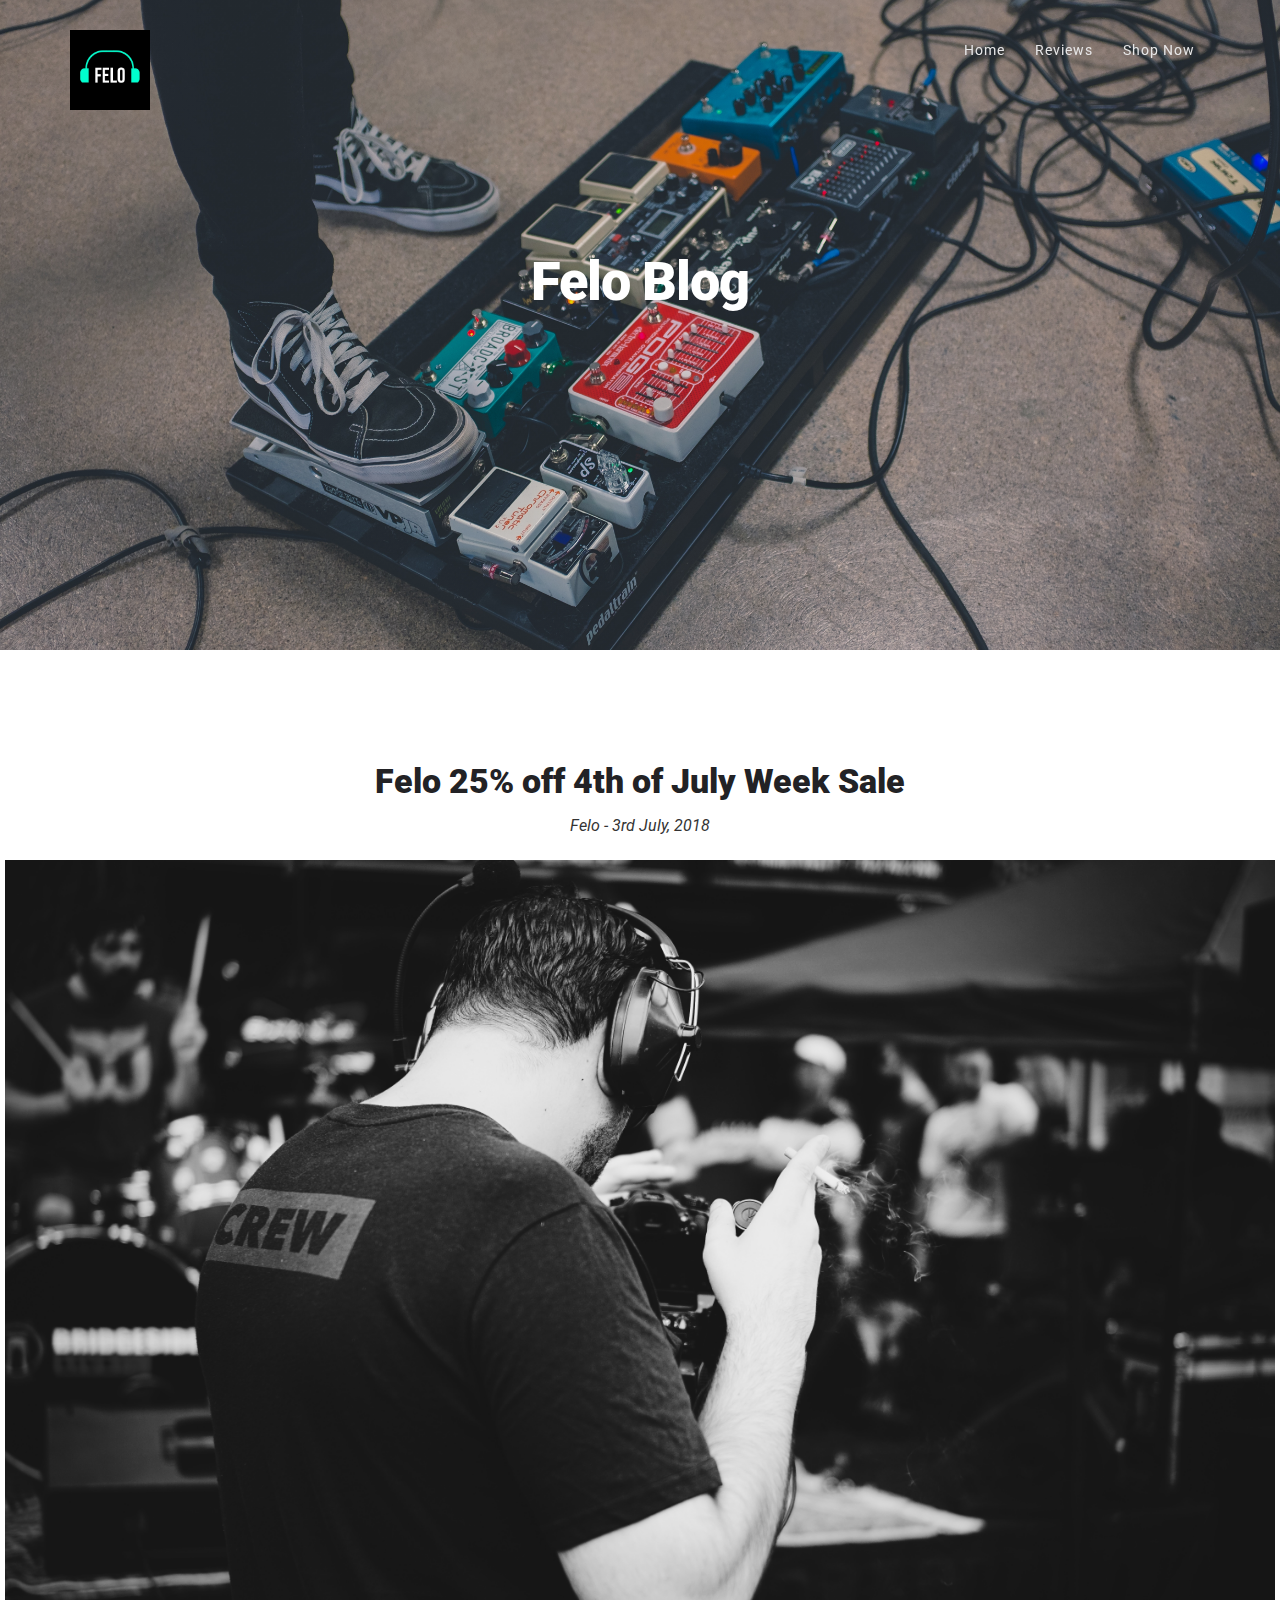
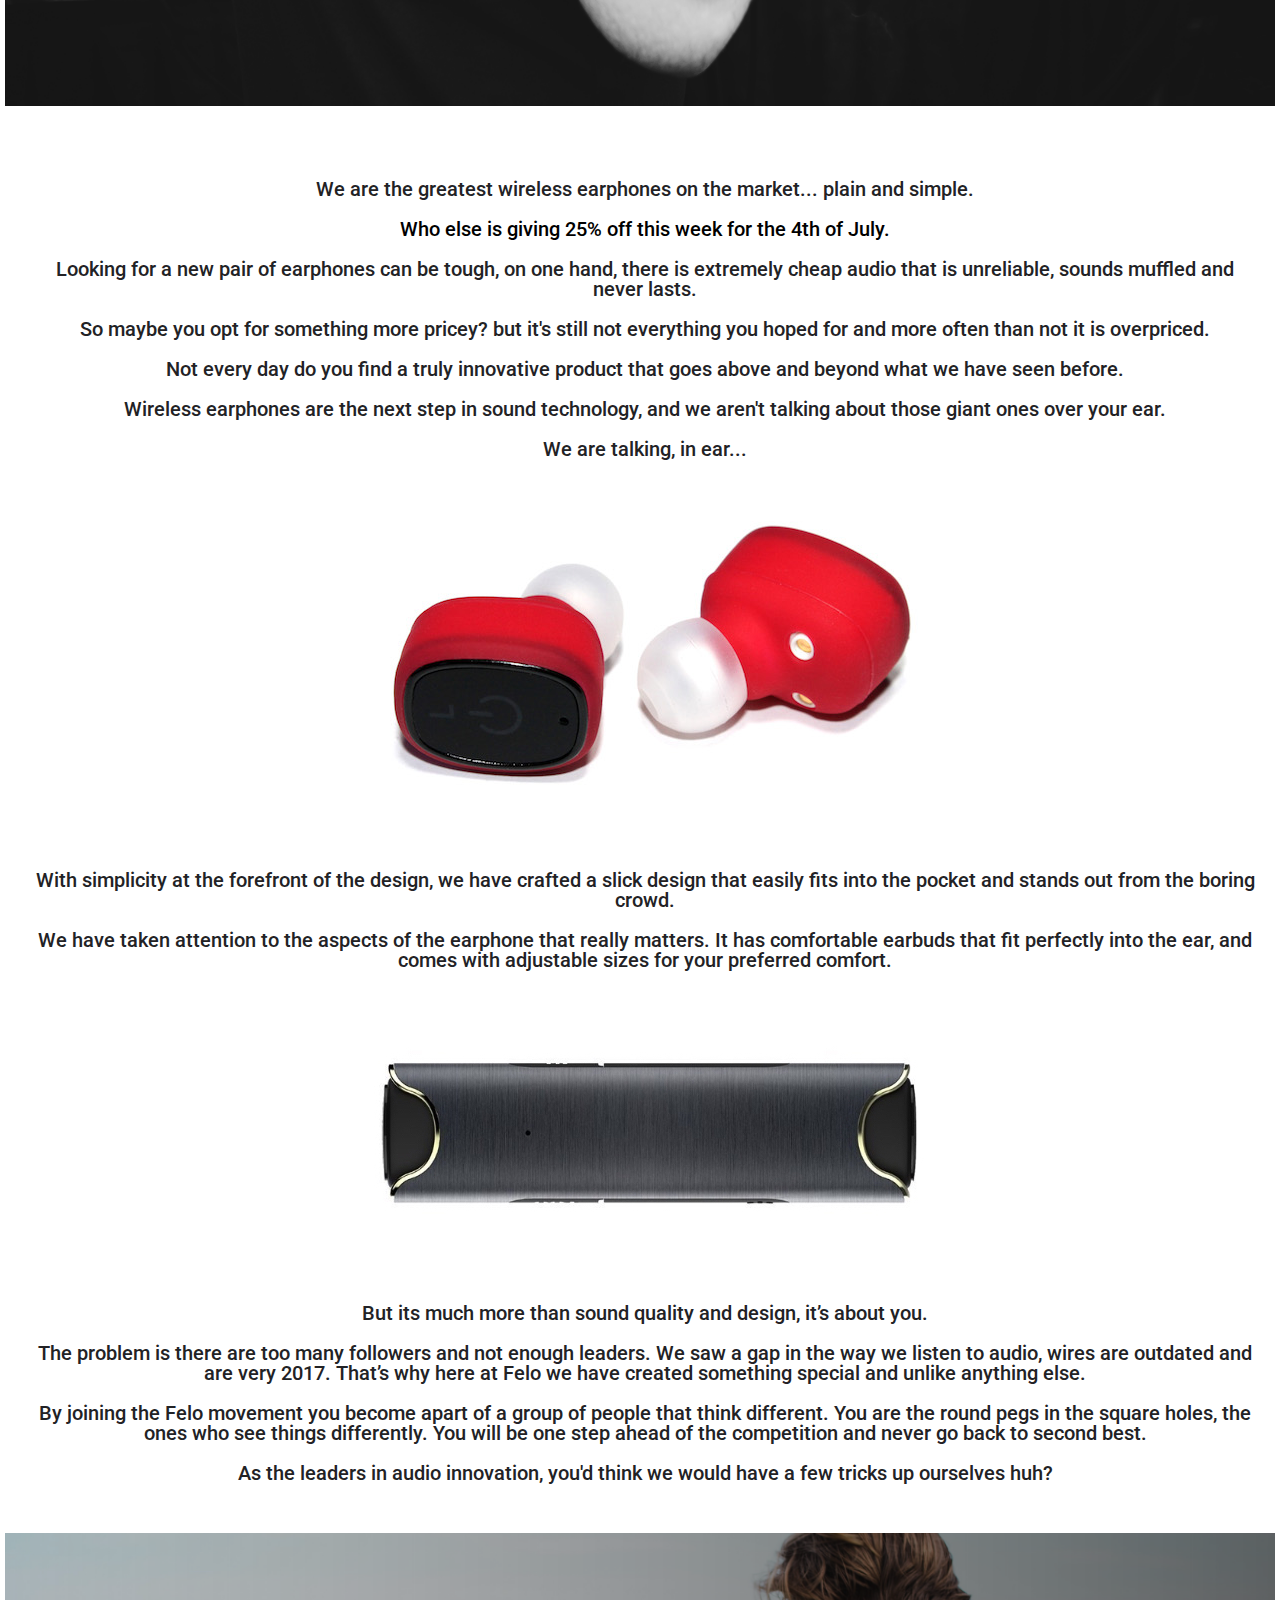
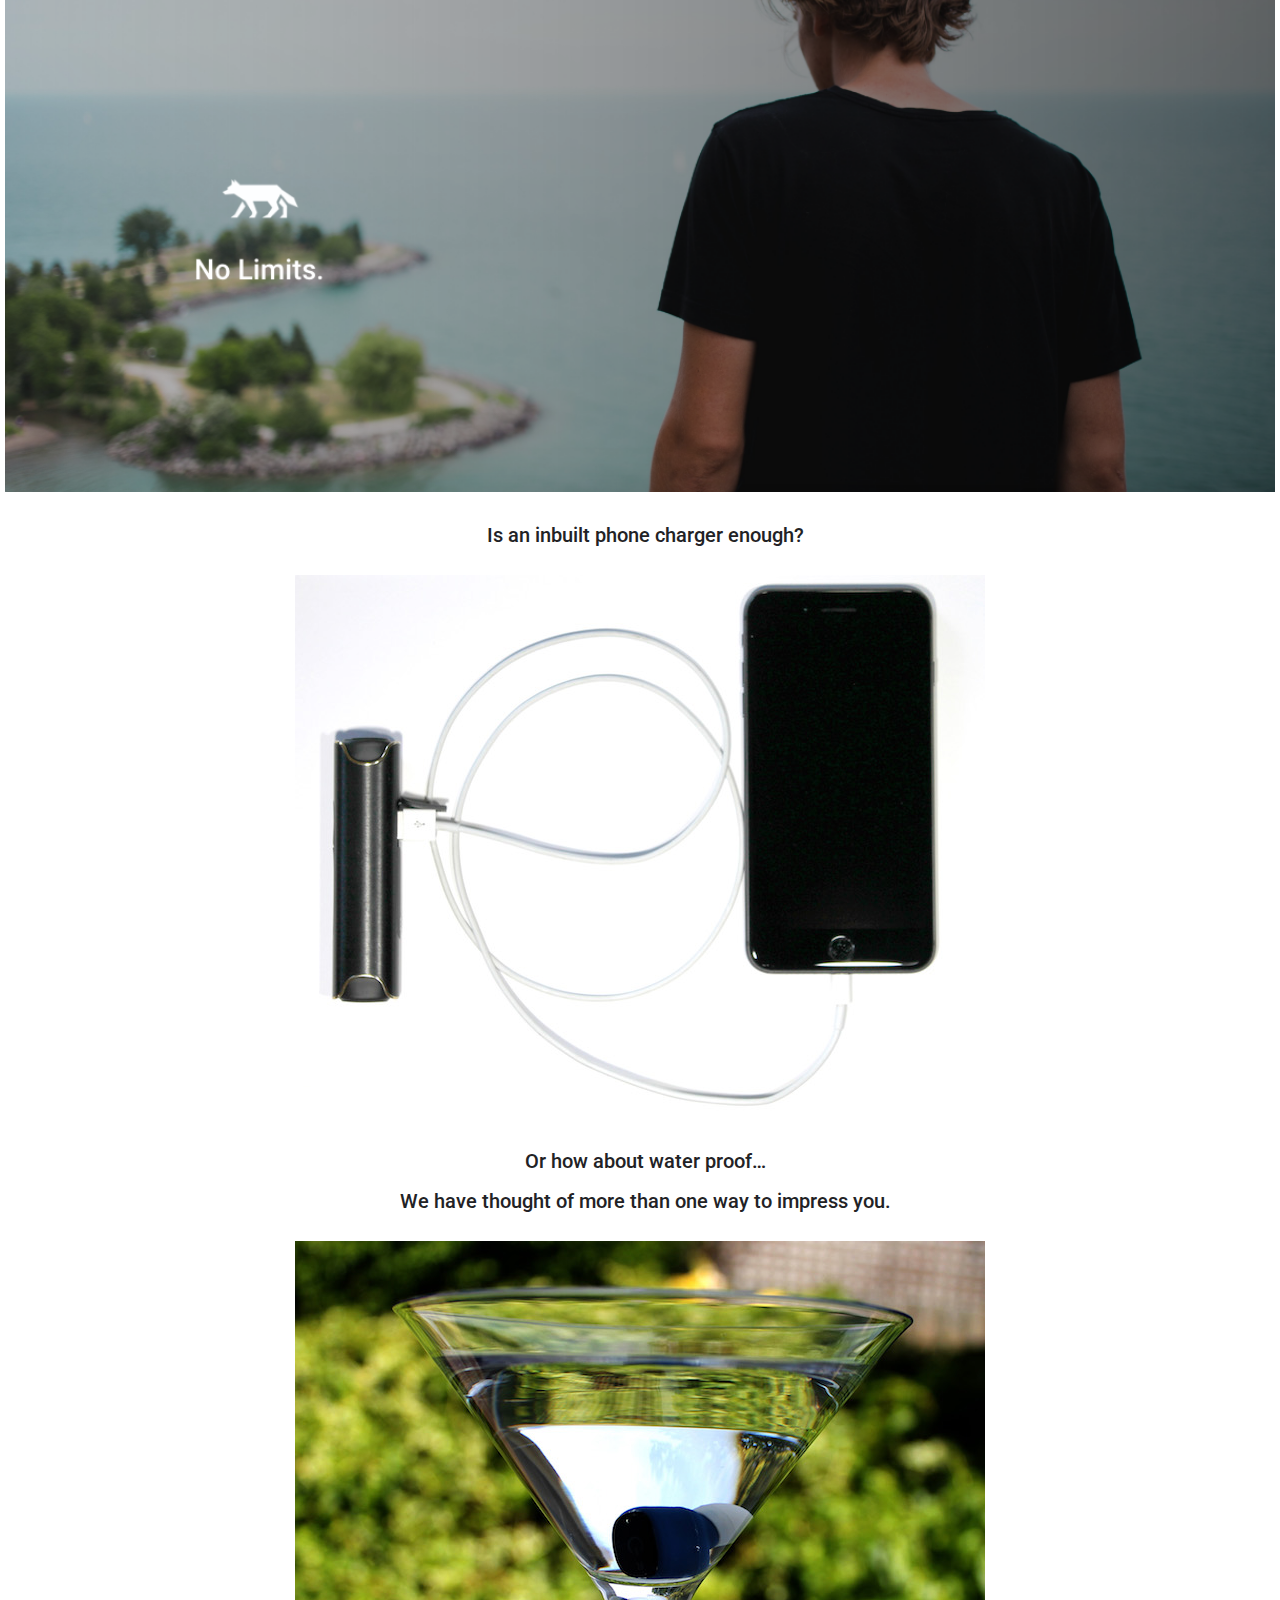
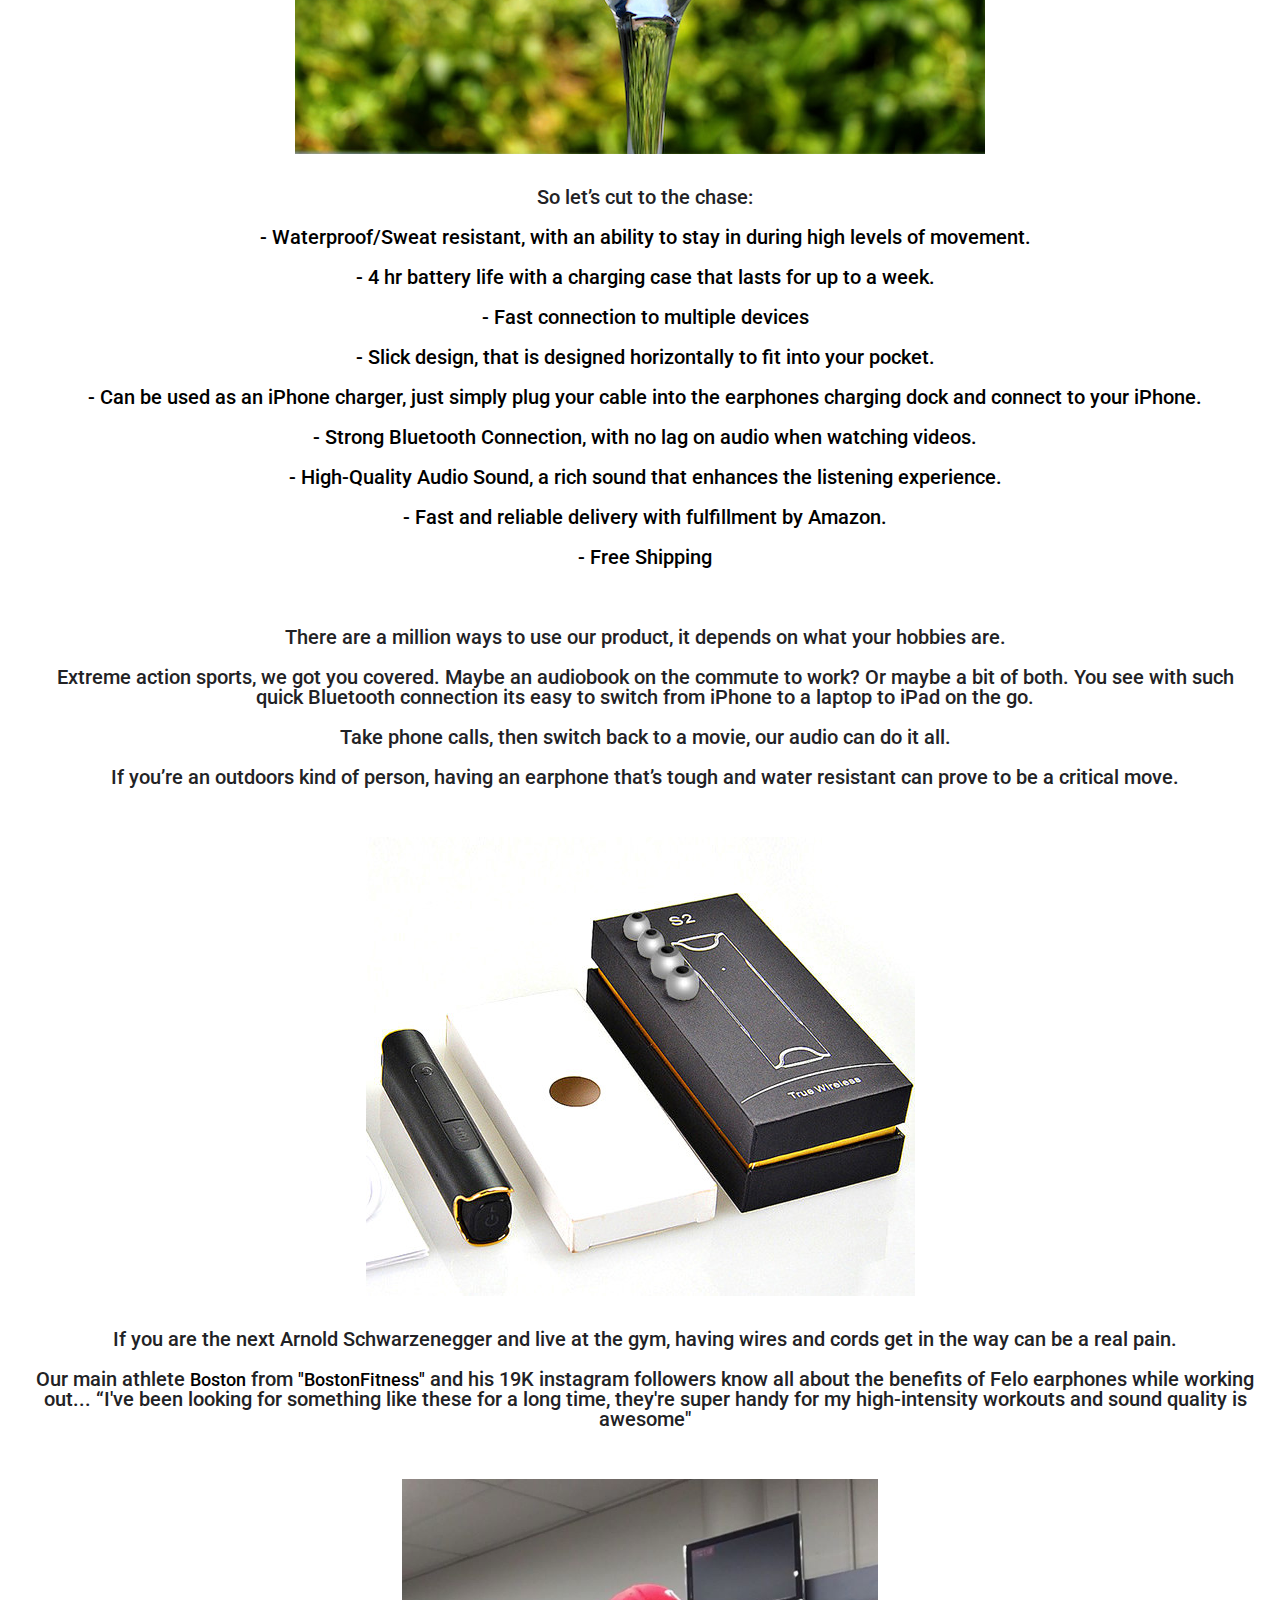
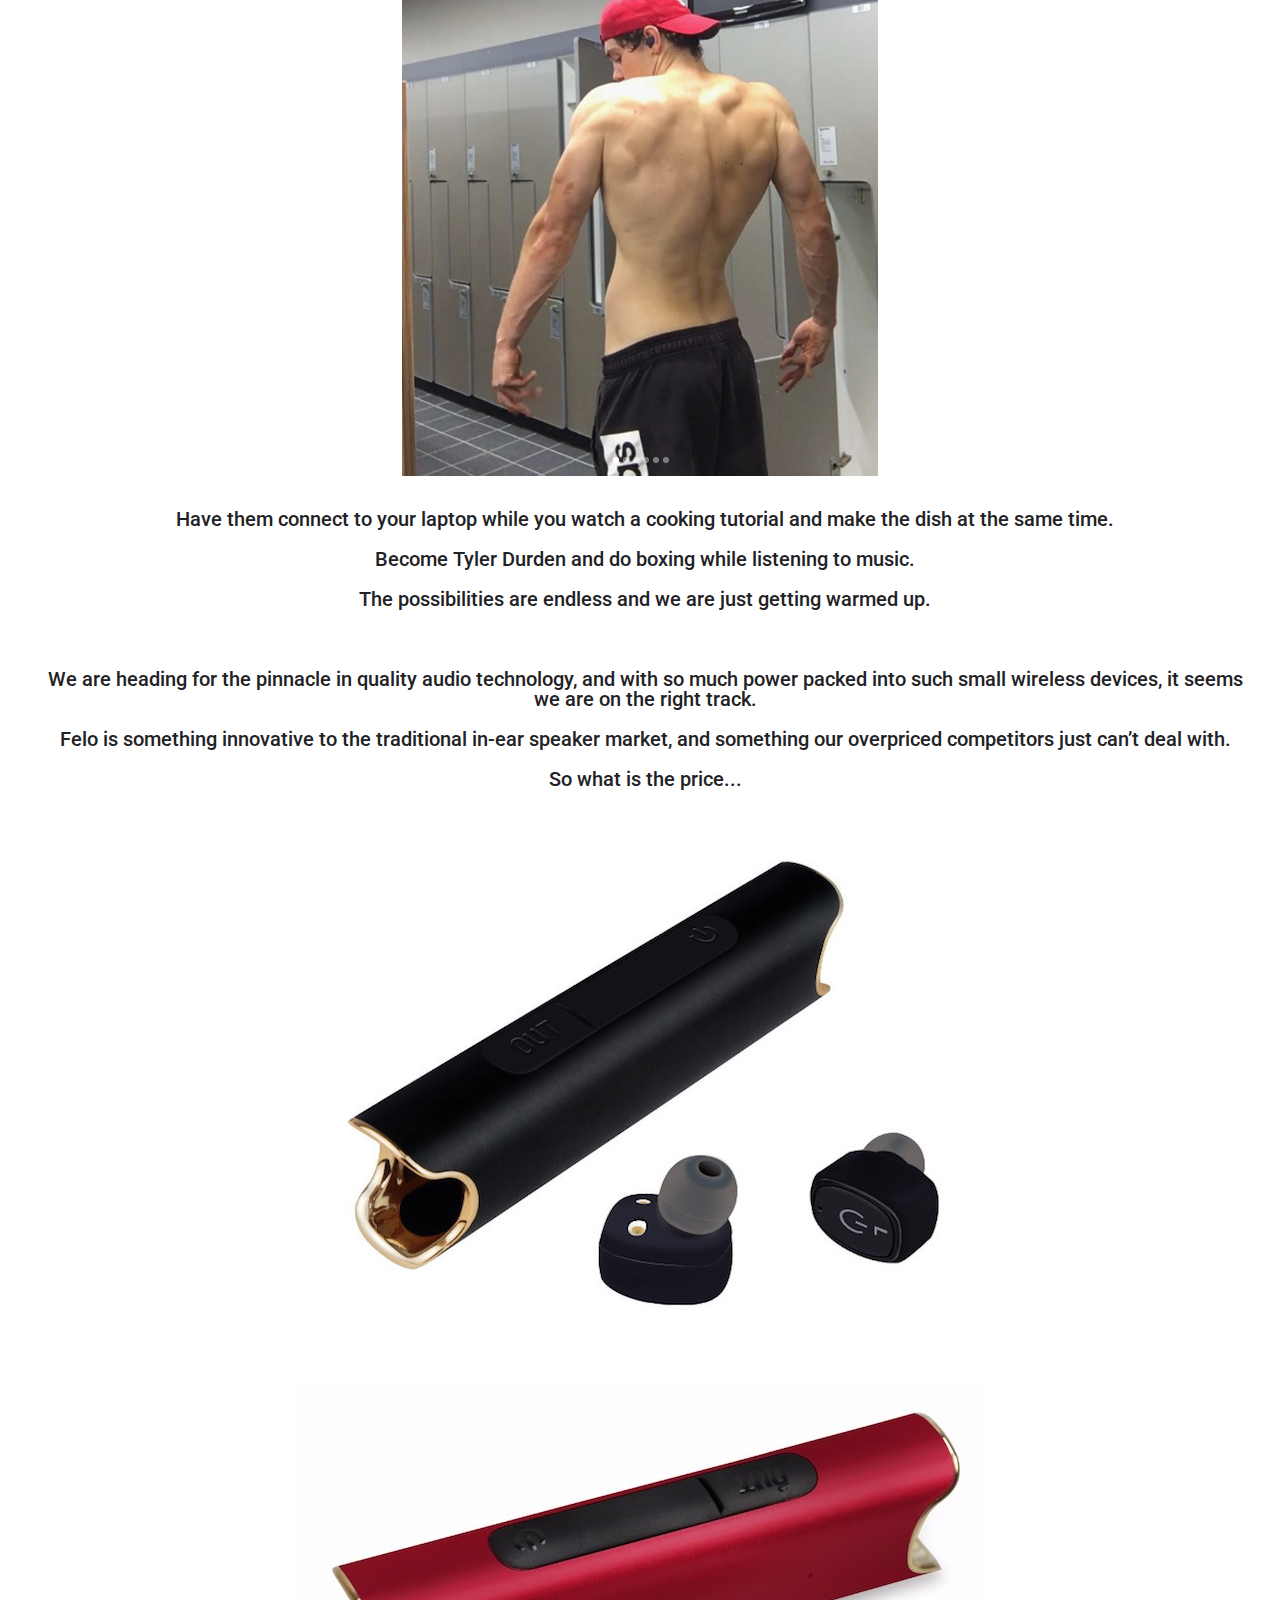
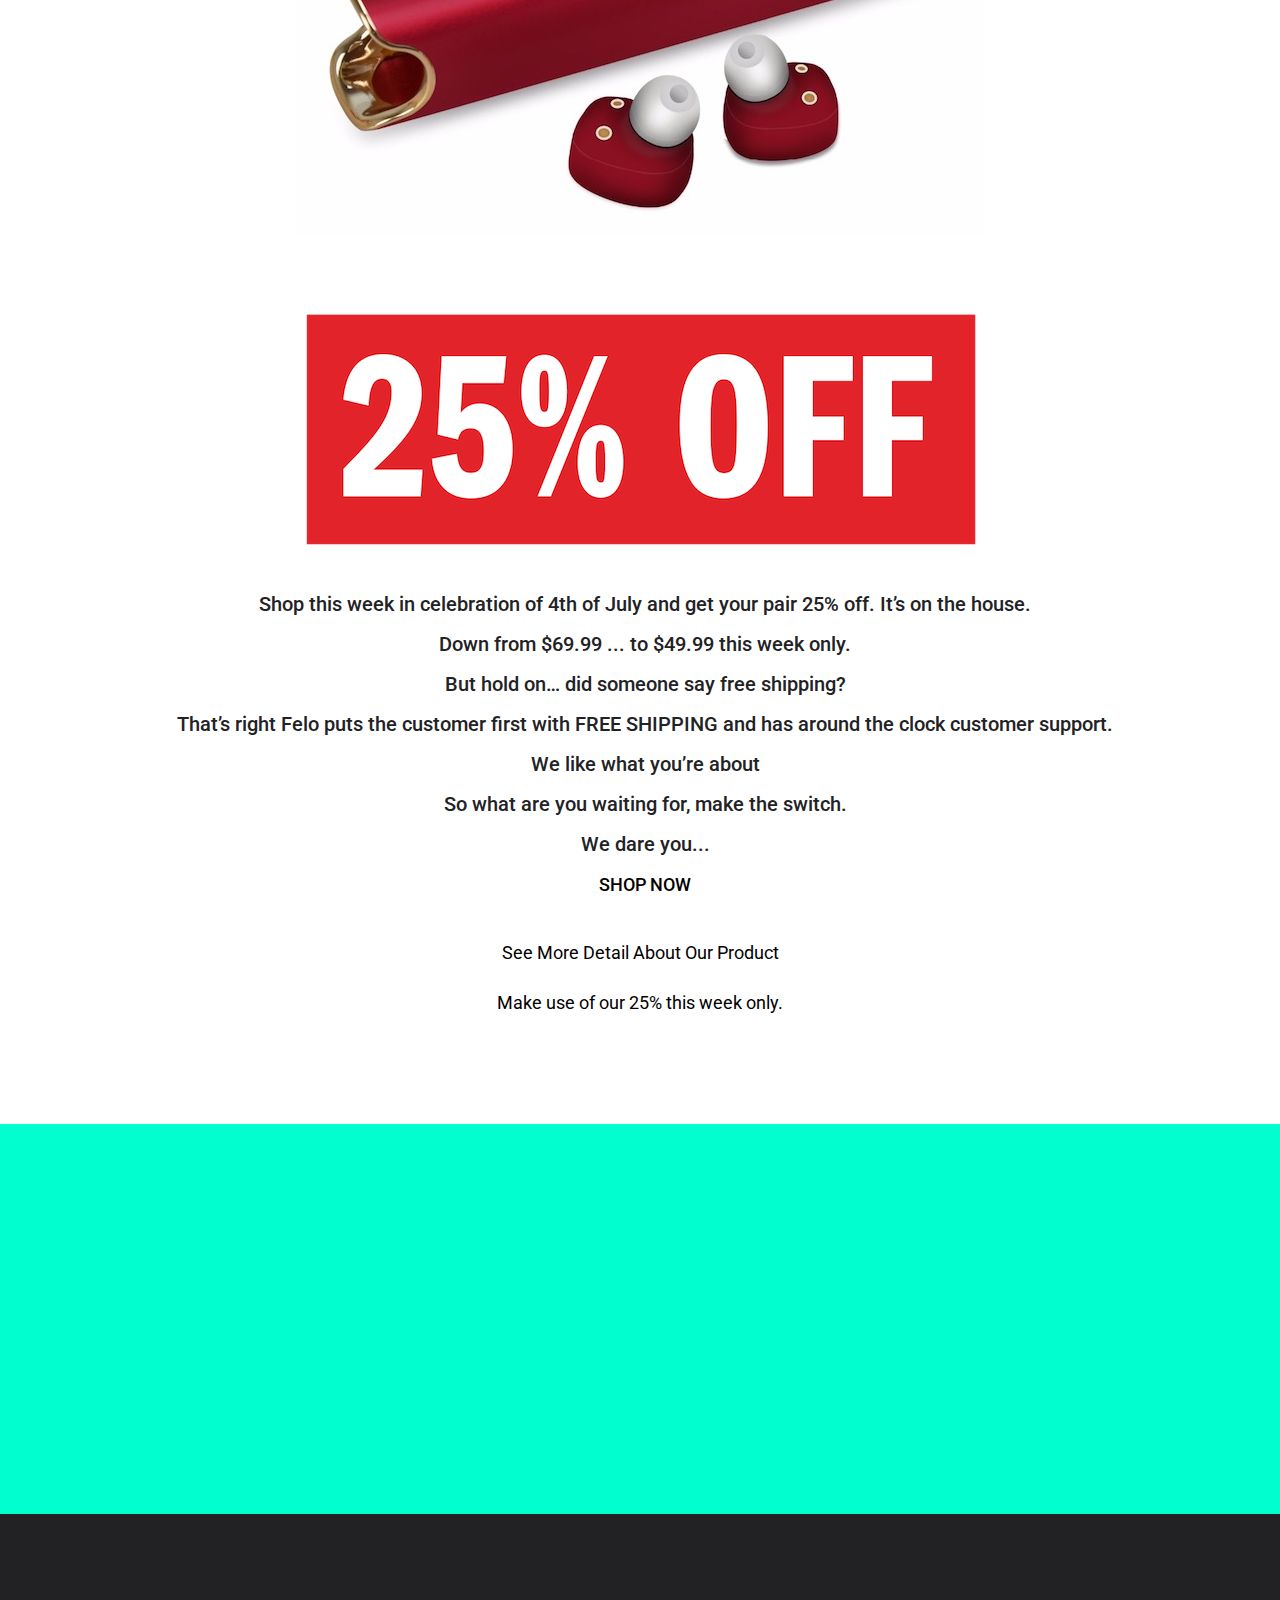
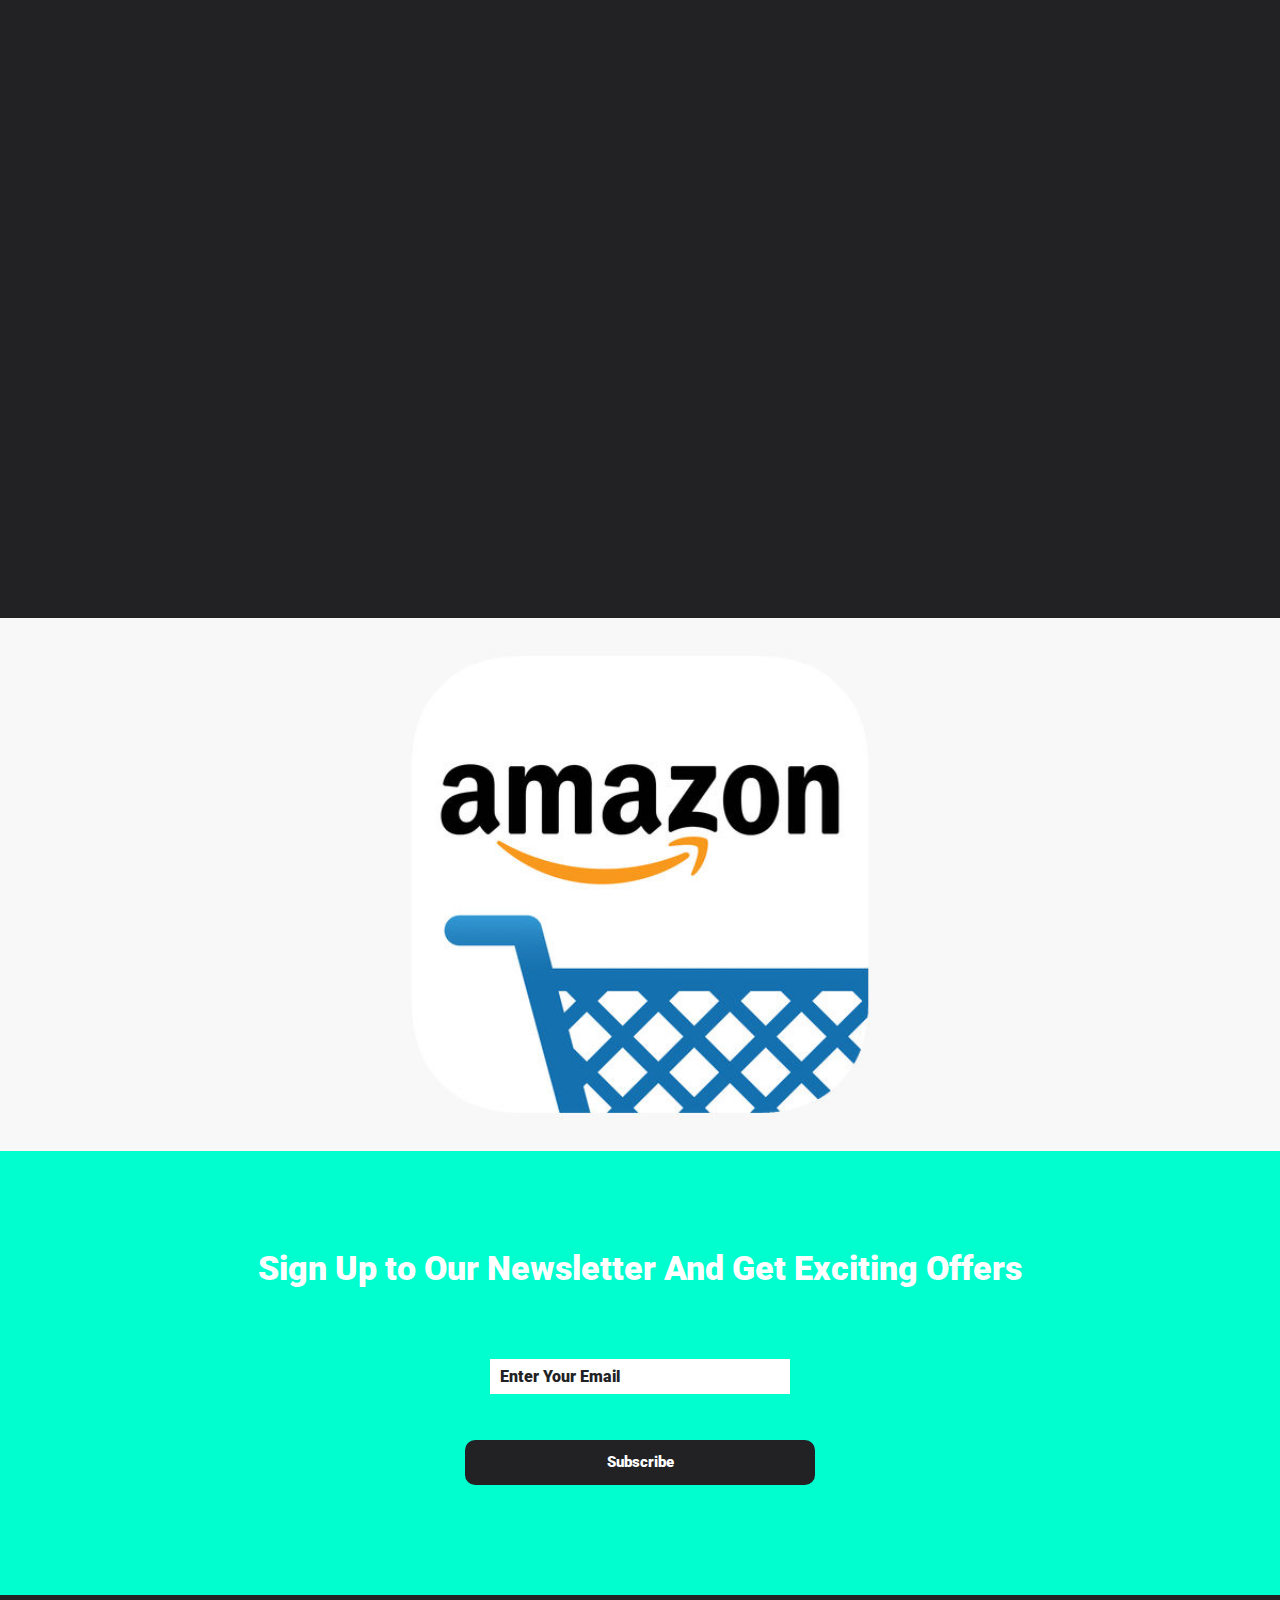
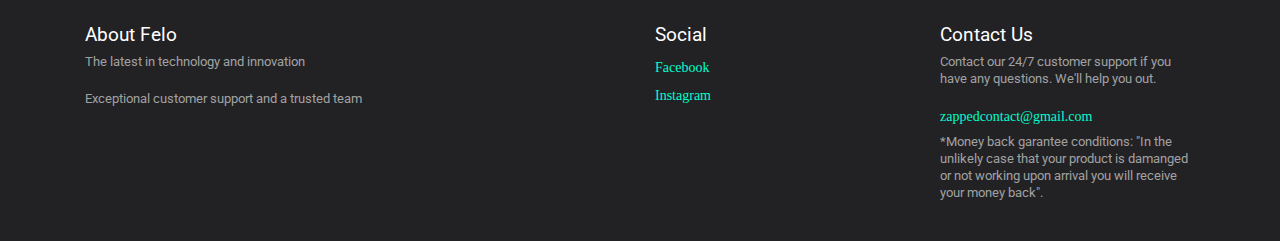
==== commit bb3e6b0b: "2nd" ====
--- a/blog.html
+++ b/blog.html
@@ -21,7 +21,7 @@
 <!-- End Google Tag Manager -->
 
 <meta charset="utf-8">
-<title>Zapped - Wireless Earphones</title>
+<title>Felo Wireless Earphones</title>
 
 <link rel="icon" href="images/apple-icon-57x57.png" type="image/png" sizes="16x16">
 <meta name="viewport" content="width=device-width, initial-scale=1">
@@ -81,7 +81,7 @@
       <div class="container nopadding">
         <div class="col-md-12">
           <div class="hero-content text-center">
-            <h1 class="wow fadeInUp" data-wow-delay="0.1s">Zapped Blog</h1>
+            <h1 class="wow fadeInUp" data-wow-delay="0.1s">Felo Blog</h1>
         <p class="wow fadeInUp" data-wow-delay="0.2s" style="font-weight: bold;"> </p>
           </div>
 
@@ -100,8 +100,8 @@
   <div class="leftcolumn">
     <div class="card">
       <br><br><br><br>
-      <h2> Zapped 25% off 4th of July Week Sale</h2>
-      <h5>Zapped - 3rd July, 2018</h5><br>
+      <h2> Felo 25% off 4th of July Week Sale</h2>
+      <h5>Felo - 3rd July, 2018</h5><br>
       <img class="imageforZappedBlog" src="images/pranay-pareek-426645-unsplash.jpg" alt="">
 
       <p class="article1"> <br><br>We are the greatest wireless earphones on the market... plain and simple. 
@@ -137,9 +137,9 @@
    <p class="article1"><br>
       But its much more than sound quality and design, it’s about you. <br><br>
 
-      The problem is there are too many followers and not enough leaders. We saw a gap in the way we listen to audio, wires are outdated and are very 2017. That’s why here at Zapped we have created something special and unlike anything else. <br><br>
-
-      By joining the Zapped movement you become apart of a group of people that think different. You are the round pegs in the square holes, the ones who see things differently. You will be one step ahead of the competition and never go back to second best.  <br><br>
+      The problem is there are too many followers and not enough leaders. We saw a gap in the way we listen to audio, wires are outdated and are very 2017. That’s why here at Felo we have created something special and unlike anything else. <br><br>
+
+      By joining the Felo movement you become apart of a group of people that think different. You are the round pegs in the square holes, the ones who see things differently. You will be one step ahead of the competition and never go back to second best.  <br><br>
 
       As the leaders in audio innovation, you'd think we would have a few tricks up ourselves huh?<br><br>
       </p>
@@ -189,7 +189,7 @@
 
       If you are the next Arnold Schwarzenegger and live at the gym, having wires and cords get in the way can be a real pain.<br><br>
 
-      Our main athlete <a class="newlinkBlog" href="https://www.instagram.com/bostonfitness_/" target="_blank">Boston</a> from <a class="newlinkBlog" href="https://www.instagram.com/bostonfitness_/" target="_blank">"BostonFitness"</a> and his 19K instagram followers know all about the benefits of Zapped earphones while working out...
+      Our main athlete <a class="newlinkBlog" href="https://www.instagram.com/bostonfitness_/" target="_blank">Boston</a> from <a class="newlinkBlog" href="https://www.instagram.com/bostonfitness_/" target="_blank">"BostonFitness"</a> and his 19K instagram followers know all about the benefits of Felo earphones while working out...
 
       “I've been looking for something like these for a long time, they're super handy for my high-intensity workouts and sound quality is awesome"<br><br>
 
@@ -208,7 +208,7 @@
       <p class="article1">
      
 
-      We are heading for the pinnacle in quality audio technology, and with so much power packed into such small wireless devices, it seems we are on the right track. <br><br>Zapped is something innovative to the traditional in-ear speaker market, and something our overpriced competitors just can’t deal with. <br><br>
+      We are heading for the pinnacle in quality audio technology, and with so much power packed into such small wireless devices, it seems we are on the right track. <br><br>Felo is something innovative to the traditional in-ear speaker market, and something our overpriced competitors just can’t deal with. <br><br>
       So what is the price... <br><br>
 
 </p>
@@ -226,7 +226,7 @@
 
       But hold on… did someone say free shipping? <br><br>
 
-      That’s right Zapped puts the customer first with FREE SHIPPING and has around the clock customer support. 
+      That’s right Felo puts the customer first with FREE SHIPPING and has around the clock customer support. 
 
       <br><br>We like what you’re about 
 
@@ -234,7 +234,7 @@
 
       So what are you waiting for, make the switch. <br><br>We dare you... 
       <br><br>
-      <a class="newlinkBlog" href="https://www.amazon.com/Wireless-Earphones-Resistant-Cancelling-Technology/dp/B077WVKRC1/ref=sr_1_1?ie=UTF8&qid=1529318691&sr=8-1&keywords=zapped+wireless" target="_blank">SHOP NOW</a>
+      <a class="newlinkBlog" href="https://www.amazon.com/dp/B07H936MZF/ref=sspa_dk_detail_3?psc=1&pd_rd_i=B07H936MZF&pd_rd_w=ocPpx&pf_rd_p=21517efd-b385-405b-a405-9a37af61b5b4&pd_rd_wg=e4jA3&pf_rd_r=RF23V78K6XM31TX5RZ8X&pd_rd_r=4b0db24e-1c79-11e9-836b-afabdeb59979" target="_blank">SHOP NOW</a>
 </a>
 <br><br>
 <div class="endlinksBlog1">
@@ -242,7 +242,7 @@
 <a class="newlinkBlog1" href="index.html">See More Detail About Our Product</a><br><br>
 
 <br>
-<a class="newlinkBlog" href="https://www.amazon.com/Wireless-Earphones-Resistant-Cancelling-Technology/dp/B077WVKRC1/ref=sr_1_1?ie=UTF8&qid=1529318691&sr=8-1&keywords=zapped+wireless" target="_blank">Make use of our 25% this week only.</a><br><br><br>
+<a class="newlinkBlog" href="https://www.amazon.com/dp/B07H936MZF/ref=sspa_dk_detail_3?psc=1&pd_rd_i=B07H936MZF&pd_rd_w=ocPpx&pf_rd_p=21517efd-b385-405b-a405-9a37af61b5b4&pd_rd_wg=e4jA3&pf_rd_r=RF23V78K6XM31TX5RZ8X&pd_rd_r=4b0db24e-1c79-11e9-836b-afabdeb59979" target="_blank">Make use of our 25% this week only.</a><br><br><br>
 </div>
 
       </p>
@@ -303,7 +303,7 @@
             <h1 class="wow fadeInUp" data-wow-delay="0.1s" style="color: white;">Head To Our Amazon Store</h1>
 
             
-            <a href="https://www.amazon.com/Wireless-Earphones-Resistant-Cancelling-Technology/dp/B077WVKRC1/ref=sr_1_1?ie=UTF8&qid=1529318691&sr=8-1&keywords=zapped+wireless" target="_blank" class="btn btn-action wow fadeInUp" style="visibility: visible; animation-name: fadeInUp;">Shop Now</a> 
+            <a href="https://www.amazon.com/dp/B07H936MZF/ref=sspa_dk_detail_3?psc=1&pd_rd_i=B07H936MZF&pd_rd_w=ocPpx&pf_rd_p=21517efd-b385-405b-a405-9a37af61b5b4&pd_rd_wg=e4jA3&pf_rd_r=RF23V78K6XM31TX5RZ8X&pd_rd_r=4b0db24e-1c79-11e9-836b-afabdeb59979" target="_blank" class="btn btn-action wow fadeInUp" style="visibility: visible; animation-name: fadeInUp;">Shop Now</a> 
             
 
           </div>
@@ -320,7 +320,7 @@
 
 
 <div class="urlToAmazon">
-  <a href="https://www.amazon.com/Wireless-Earphones-Resistant-Cancelling-Technology/dp/B077WVKRC1/ref=sr_1_1?ie=UTF8&qid=1529318691&sr=8-1&keywords=zapped+wireless" target="_blank">
+  <a href="https://www.amazon.com/dp/B07H936MZF/ref=sspa_dk_detail_3?psc=1&pd_rd_i=B07H936MZF&pd_rd_w=ocPpx&pf_rd_p=21517efd-b385-405b-a405-9a37af61b5b4&pd_rd_wg=e4jA3&pf_rd_r=RF23V78K6XM31TX5RZ8X&pd_rd_r=4b0db24e-1c79-11e9-836b-afabdeb59979" target="_blank">
 <div class="main app form" id="main"><!-- Main Section-->
     <div class="amazonStore">
     <div class="hero-section">
@@ -422,7 +422,7 @@
     <div class="footer" id="contact">
       <div class="container">
         <div class="col-md-6 contact">
-          <h1>About Zapped</h1>
+          <h1>About Felo</h1>
           <p>The latest in technology and innovation</p>
           <p>Exceptional customer support and a trusted team</p>
         </div>
